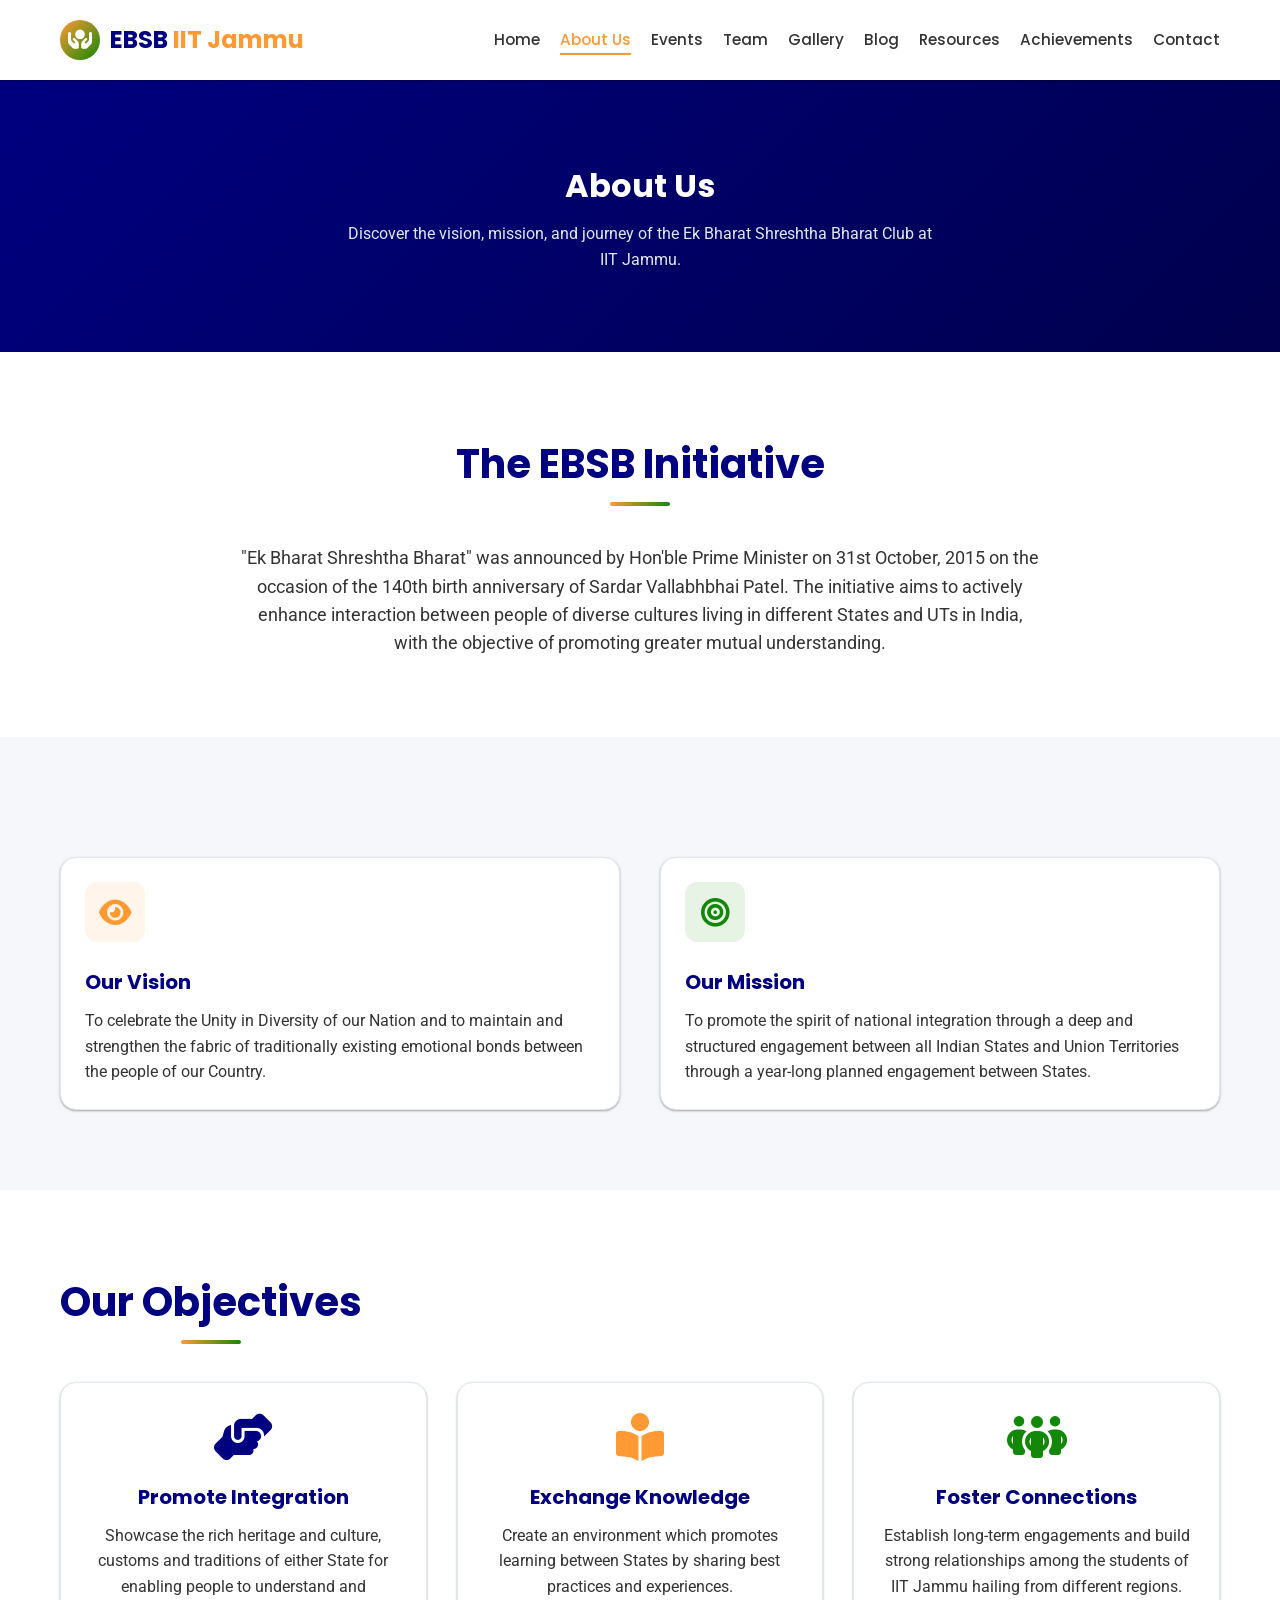
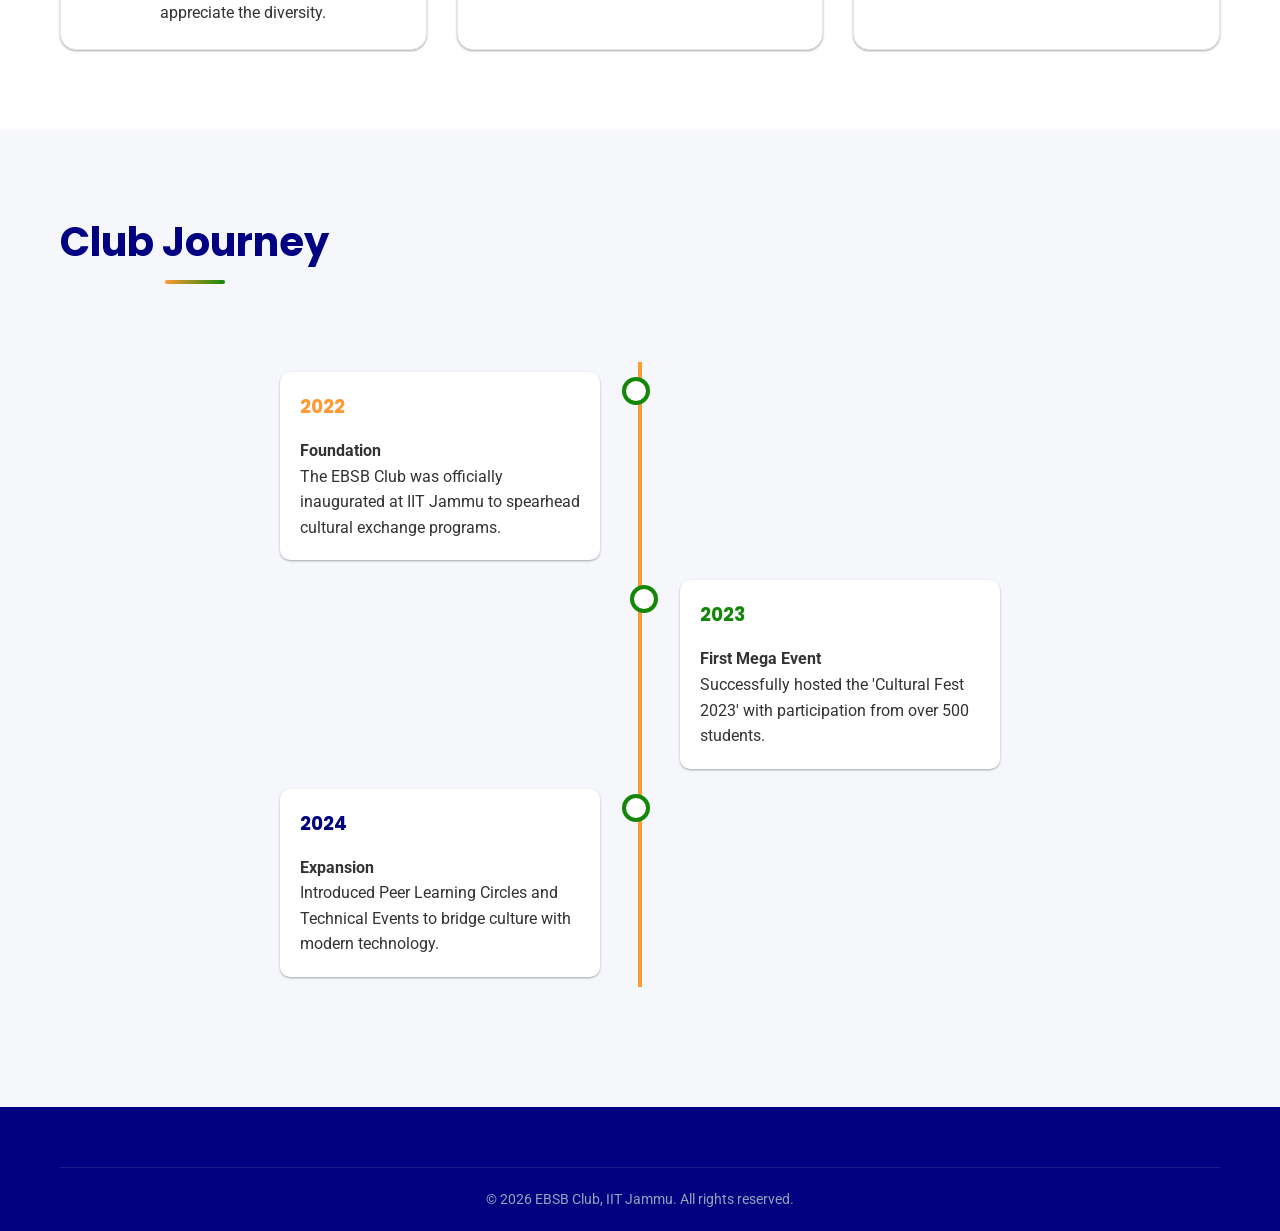
==== about.html @ 1b46a6da "Initial commit" ====
<!DOCTYPE html>
<html lang="en">
<head>
  <meta charset="UTF-8">
  <meta name="viewport" content="width=device-width, initial-scale=1.0">
  <title>About Us | EBSB Club</title>
  <link rel="stylesheet" href="css/style.css">
  <link rel="stylesheet" href="css/animations.css">
  <link rel="stylesheet" href="https://cdnjs.cloudflare.com/ajax/libs/font-awesome/6.4.0/css/all.min.css">
  <style>
    .vision-mission-grid {
      display: grid;
      grid-template-columns: 1fr 1fr;
      gap: 40px;
      margin-top: 40px;
    }
    @media(max-width: 768px) {
      .vision-mission-grid {
        grid-template-columns: 1fr;
      }
    }
    .timeline {
      position: relative;
      max-width: 800px;
      margin: 40px auto;
    }
    .timeline::after {
      content: '';
      position: absolute;
      width: 4px;
      background-color: var(--saffron);
      top: 0;
      bottom: 0;
      left: 50%;
      margin-left: -2px;
    }
    .timeline-item {
      padding: 10px 40px;
      position: relative;
      background-color: inherit;
      width: 50%;
    }
    .timeline-item::after {
      content: '';
      position: absolute;
      width: 20px;
      height: 20px;
      right: -10px;
      background-color: var(--white);
      border: 4px solid var(--green);
      top: 15px;
      border-radius: 50%;
      z-index: 1;
    }
    .left { left: 0; }
    .right { left: 50%; }
    .right::after { left: -10px; }
    .timeline-content {
      padding: 20px;
      background-color: var(--white);
      border-radius: 10px;
      box-shadow: var(--shadow-sm);
    }
    @media screen and (max-width: 600px) {
      .timeline::after { left: 31px; }
      .timeline-item { width: 100%; padding-left: 70px; padding-right: 25px; }
      .left::after, .right::after { left: 21px; }
      .right { left: 0%; }
    }
  </style>
</head>
<body>
  <div class="page-transition"></div>

  <!-- Navigation -->
  <nav class="navbar">
    <div class="container">
      <a href="index.html" class="logo">
        <div class="logo-icon">
          <i class="fa-solid fa-hands-holding-circle"></i>
        </div>
        <span>EBSB <span style="color: var(--saffron);">IIT Jammu</span></span>
      </a>
      
      <button class="mobile-menu-btn" aria-label="Toggle Menu">
        <i class="fa-solid fa-bars"></i>
      </button>

      <ul class="nav-links">
        <li><a href="index.html">Home</a></li>
        <li><a href="about.html" class="active">About Us</a></li>
        <li><a href="events.html">Events</a></li>
        <li><a href="team.html">Team</a></li>
        <li><a href="gallery.html">Gallery</a></li>
        <li><a href="blog.html">Blog</a></li>
        <li><a href="resources.html">Resources</a></li>
        <li><a href="achievements.html">Achievements</a></li>
        <li><a href="contact.html">Contact</a></li>
      </ul>
    </div>
  </nav>

  <!-- Page Header -->
  <header class="page-header slide-in-left">
    <div class="container">
      <h1>About Us</h1>
      <p>Discover the vision, mission, and journey of the Ek Bharat Shreshtha Bharat Club at IIT Jammu.</p>
    </div>
  </header>

  <!-- About Initiative -->
  <section class="bg-white">
    <div class="container text-center">
      <h2 class="section-title slide-up">The EBSB Initiative</h2>
      <p class="slide-up delay-100" style="max-width: 800px; margin: 0 auto; font-size: 1.1rem;">
        "Ek Bharat Shreshtha Bharat" was announced by Hon'ble Prime Minister on 31st October, 2015 on the occasion of the 140th birth anniversary of Sardar Vallabhbhai Patel. The initiative aims to actively enhance interaction between people of diverse cultures living in different States and UTs in India, with the objective of promoting greater mutual understanding.
      </p>
    </div>
  </section>

  <!-- Vision & Mission -->
  <section>
    <div class="container">
      <div class="vision-mission-grid">
        <div class="card slide-up delay-100">
          <div class="card-icon" style="background: rgba(255,153,51,0.1); color: var(--saffron);"><i class="fa-solid fa-eye"></i></div>
          <div class="card-content">
            <h3 class="card-title">Our Vision</h3>
            <p>To celebrate the Unity in Diversity of our Nation and to maintain and strengthen the fabric of traditionally existing emotional bonds between the people of our Country.</p>
          </div>
        </div>
        
        <div class="card slide-up delay-200">
          <div class="card-icon" style="background: rgba(19,136,8,0.1); color: var(--green);"><i class="fa-solid fa-bullseye"></i></div>
          <div class="card-content">
            <h3 class="card-title">Our Mission</h3>
            <p>To promote the spirit of national integration through a deep and structured engagement between all Indian States and Union Territories through a year-long planned engagement between States.</p>
          </div>
        </div>
      </div>
    </div>
  </section>

  <!-- Objectives -->
  <section class="bg-white">
    <div class="container">
      <h2 class="section-title text-center slide-up">Our Objectives</h2>
      <div class="grid grid-3">
        <div class="card slide-up delay-100" style="text-align: center; align-items: center; padding-top: 30px;">
          <i class="fa-solid fa-handshake-angle fa-3x" style="color: var(--navy-blue); margin-bottom: 20px;"></i>
          <div class="card-content">
            <h3 class="card-title">Promote Integration</h3>
            <p>Showcase the rich heritage and culture, customs and traditions of either State for enabling people to understand and appreciate the diversity.</p>
          </div>
        </div>
        <div class="card slide-up delay-200" style="text-align: center; align-items: center; padding-top: 30px;">
          <i class="fa-solid fa-book-open-reader fa-3x" style="color: var(--saffron); margin-bottom: 20px;"></i>
          <div class="card-content">
            <h3 class="card-title">Exchange Knowledge</h3>
            <p>Create an environment which promotes learning between States by sharing best practices and experiences.</p>
          </div>
        </div>
        <div class="card slide-up delay-300" style="text-align: center; align-items: center; padding-top: 30px;">
          <i class="fa-solid fa-people-group fa-3x" style="color: var(--green); margin-bottom: 20px;"></i>
          <div class="card-content">
            <h3 class="card-title">Foster Connections</h3>
            <p>Establish long-term engagements and build strong relationships among the students of IIT Jammu hailing from different regions.</p>
          </div>
        </div>
      </div>
    </div>
  </section>

  <!-- History Timeline -->
  <section>
    <div class="container">
      <h2 class="section-title text-center slide-up">Club Journey</h2>
      <div class="timeline slide-up delay-100">
        <div class="timeline-item left">
          <div class="timeline-content">
            <h3 style="color: var(--saffron);">2022</h3>
            <p><strong>Foundation</strong><br>The EBSB Club was officially inaugurated at IIT Jammu to spearhead cultural exchange programs.</p>
          </div>
        </div>
        <div class="timeline-item right">
          <div class="timeline-content">
            <h3 style="color: var(--green);">2023</h3>
            <p><strong>First Mega Event</strong><br>Successfully hosted the 'Cultural Fest 2023' with participation from over 500 students.</p>
          </div>
        </div>
        <div class="timeline-item left">
          <div class="timeline-content">
            <h3 style="color: var(--navy-blue);">2024</h3>
            <p><strong>Expansion</strong><br>Introduced Peer Learning Circles and Technical Events to bridge culture with modern technology.</p>
          </div>
        </div>
      </div>
    </div>
  </section>

  <!-- Footer -->
  <footer class="footer">
    <!-- (Footer content reused) -->
    <div class="container">
      <div class="footer-bottom">
        <p>&copy; 2026 EBSB Club, IIT Jammu. All rights reserved.</p>
      </div>
    </div>
  </footer>

  <script src="js/main.js"></script>
</body>
</html>
---- css/style.css ----
@import url('https://fonts.googleapis.com/css2?family=Poppins:wght@300;400;500;600;700&family=Roboto:wght@300;400;500;700&display=swap');

:root {
  /* Color Palette */
  --saffron: #FF9933;
  --white: #FFFFFF;
  --green: #138808;
  --navy-blue: #000080;
  
  --dark-gray: #333333;
  --light-gray: #F5F7FA;
  --border-color: #E2E8F0;

  /* Typography */
  --font-heading: 'Poppins', sans-serif;
  --font-body: 'Roboto', sans-serif;

  /* Layout */
  --max-width: 1200px;
  --nav-height: 80px;
  
  /* Shadows */
  --shadow-sm: 0 1px 3px rgba(0,0,0,0.12), 0 1px 2px rgba(0,0,0,0.24);
  --shadow-md: 0 4px 6px rgba(0,0,0,0.1), 0 1px 3px rgba(0,0,0,0.08);
  --shadow-lg: 0 10px 20px rgba(0,0,0,0.15), 0 3px 6px rgba(0,0,0,0.10);
  
  /* Transitions */
  --transition-fast: 0.2s ease;
  --transition-normal: 0.3s ease;
}

* {
  margin: 0;
  padding: 0;
  box-sizing: border-box;
}

body {
  font-family: var(--font-body);
  color: var(--dark-gray);
  background-color: var(--light-gray);
  line-height: 1.6;
}

h1, h2, h3, h4, h5, h6 {
  font-family: var(--font-heading);
  color: var(--navy-blue);
  margin-bottom: 1rem;
}

a {
  text-decoration: none;
  color: inherit;
  transition: color var(--transition-fast);
}

ul {
  list-style: none;
}

.container {
  max-width: var(--max-width);
  margin: 0 auto;
  padding: 0 20px;
}

/* Typography Utilities */
.text-center { text-align: center; }
.section-title {
  font-size: 2.5rem;
  font-weight: 700;
  position: relative;
  display: inline-block;
  margin-bottom: 3rem;
}
.section-title::after {
  content: '';
  position: absolute;
  left: 50%;
  bottom: -10px;
  transform: translateX(-50%);
  width: 60px;
  height: 4px;
  background: linear-gradient(to right, var(--saffron), var(--green));
  border-radius: 2px;
}

/* Buttons */
.btn {
  display: inline-block;
  padding: 10px 24px;
  border-radius: 30px;
  font-family: var(--font-heading);
  font-weight: 500;
  cursor: pointer;
  transition: all var(--transition-normal);
  border: none;
  font-size: 1rem;
}

.btn-primary {
  background-color: var(--saffron);
  color: var(--white);
  box-shadow: var(--shadow-md);
}

.btn-primary:hover {
  background-color: #e68a2e;
  transform: translateY(-2px);
  box-shadow: var(--shadow-lg);
}

.btn-outline {
  background-color: transparent;
  border: 2px solid var(--navy-blue);
  color: var(--navy-blue);
}

.btn-outline:hover {
  background-color: var(--navy-blue);
  color: var(--white);
}

/* Navbar */
.navbar {
  background-color: var(--white);
  height: var(--nav-height);
  box-shadow: var(--shadow-sm);
  position: sticky;
  top: 0;
  z-index: 1000;
  display: flex;
  align-items: center;
}

.navbar .container {
  display: flex;
  justify-content: space-between;
  align-items: center;
  width: 100%;
}

.logo {
  display: flex;
  align-items: center;
  gap: 10px;
  font-family: var(--font-heading);
  font-weight: 700;
  font-size: 1.5rem;
  color: var(--navy-blue);
}

.logo-icon {
  width: 40px;
  height: 40px;
  background: linear-gradient(135deg, var(--saffron), var(--green));
  border-radius: 50%;
  display: flex;
  align-items: center;
  justify-content: center;
  color: var(--white);
  font-size: 1.2rem;
}

.nav-links {
  display: flex;
  gap: 20px;
}

.nav-links a {
  font-family: var(--font-heading);
  font-weight: 500;
  font-size: 0.95rem;
  position: relative;
  padding: 5px 0;
}

.nav-links a::after {
  content: '';
  position: absolute;
  bottom: 0;
  left: 0;
  width: 0;
  height: 2px;
  background-color: var(--saffron);
  transition: width var(--transition-normal);
}

.nav-links a:hover::after, .nav-links a.active::after {
  width: 100%;
}

.nav-links a.active {
  color: var(--saffron);
}

.mobile-menu-btn {
  display: none;
  background: none;
  border: none;
  font-size: 1.5rem;
  color: var(--navy-blue);
  cursor: pointer;
}

/* Hero Section */
.hero {
  min-height: calc(100vh - var(--nav-height));
  display: flex;
  align-items: center;
  position: relative;
  overflow: hidden;
  background: linear-gradient(135deg, #fdfbfb 0%, #ebedee 100%);
  padding: 60px 0;
}

.hero::before {
  content: '';
  position: absolute;
  top: -50%;
  right: -20%;
  width: 800px;
  height: 800px;
  background: radial-gradient(circle, rgba(255,153,51,0.1) 0%, rgba(255,255,255,0) 70%);
  border-radius: 50%;
  z-index: 0;
}

.hero::after {
  content: '';
  position: absolute;
  bottom: -40%;
  left: -10%;
  width: 600px;
  height: 600px;
  background: radial-gradient(circle, rgba(19,136,8,0.08) 0%, rgba(255,255,255,0) 70%);
  border-radius: 50%;
  z-index: 0;
}

.hero .container {
  position: relative;
  z-index: 1;
  display: grid;
  grid-template-columns: 1fr 1fr;
  gap: 40px;
  align-items: center;
}

.hero-content h1 {
  font-size: 3.5rem;
  line-height: 1.2;
  margin-bottom: 20px;
}

.hero-content h1 span.highlight {
  color: var(--saffron);
}

.hero-content p {
  font-size: 1.1rem;
  margin-bottom: 30px;
  color: #555;
  max-width: 500px;
}

.hero-image {
  display: flex;
  justify-content: center;
}

.hero-image-placeholder {
  width: 100%;
  max-width: 500px;
  aspect-ratio: 4/3;
  background: white;
  border-radius: 20px;
  box-shadow: var(--shadow-lg);
  display: flex;
  align-items: center;
  justify-content: center;
  color: var(--saffron);
  font-size: 4rem;
  position: relative;
  overflow: hidden;
}

.hero-image-placeholder::after {
  content: '';
  position: absolute;
  inset: 0;
  background: linear-gradient(45deg, transparent, rgba(255,255,255,0.8), transparent);
  animation: shine 3s infinite;
}

@keyframes shine {
  0% { transform: translateX(-100%); }
  100% { transform: translateX(100%); }
}

/* Sections */
section {
  padding: 80px 0;
}

.bg-white {
  background-color: var(--white);
}

/* Card System */
.grid {
  display: grid;
  gap: 30px;
}

.grid-3 {
  grid-template-columns: repeat(auto-fit, minmax(300px, 1fr));
}

.grid-4 {
  grid-template-columns: repeat(auto-fit, minmax(250px, 1fr));
}

.card {
  background: var(--white);
  border-radius: 16px;
  overflow: hidden;
  box-shadow: var(--shadow-sm);
  transition: transform var(--transition-normal), box-shadow var(--transition-normal);
  border: 1px solid var(--border-color);
  display: flex;
  flex-direction: column;
}

.card:hover {
  transform: translateY(-5px);
  box-shadow: var(--shadow-lg);
}

.card-icon {
  width: 60px;
  height: 60px;
  background-color: rgba(255,153,51,0.1);
  color: var(--saffron);
  border-radius: 12px;
  display: flex;
  align-items: center;
  justify-content: center;
  font-size: 1.8rem;
  margin: 24px;
}

.card-content {
  padding: 0 24px 24px 24px;
  flex-grow: 1;
}

.card-title {
  font-size: 1.25rem;
  margin-bottom: 10px;
}

/* Footer */
.footer {
  background-color: var(--navy-blue);
  color: var(--white);
  padding: 60px 0 20px;
}

.footer-grid {
  display: grid;
  grid-template-columns: repeat(auto-fit, minmax(250px, 1fr));
  gap: 40px;
  margin-bottom: 40px;
}

.footer-col h3 {
  color: var(--white);
  font-size: 1.2rem;
  margin-bottom: 20px;
  position: relative;
  padding-bottom: 10px;
}

.footer-col h3::after {
  content: '';
  position: absolute;
  bottom: 0;
  left: 0;
  width: 40px;
  height: 2px;
  background-color: var(--saffron);
}

.footer-col ul li {
  margin-bottom: 10px;
}

.footer-col ul li a {
  color: #CBD5E1;
}

.footer-col ul li a:hover {
  color: var(--saffron);
  padding-left: 5px;
}

.footer-bottom {
  text-align: center;
  padding-top: 20px;
  border-top: 1px solid rgba(255,255,255,0.1);
  font-size: 0.9rem;
  color: #94A3B8;
}

/* Responsive */
@media (max-width: 992px) {
  .hero .container {
    grid-template-columns: 1fr;
    text-align: center;
  }
  .hero-content p {
    margin: 0 auto 30px;
  }
  .section-title {
    font-size: 2rem;
  }
}

@media (max-width: 768px) {
  .nav-links {
    position: absolute;
    top: var(--nav-height);
    left: -100%;
    width: 100%;
    background-color: var(--white);
    flex-direction: column;
    align-items: center;
    padding: 20px 0;
    box-shadow: var(--shadow-md);
    transition: left var(--transition-normal);
  }
  
  .nav-links.active {
    left: 0;
  }
  
  .mobile-menu-btn {
    display: block;
  }
}

/* Page Header */
.page-header {
  background: linear-gradient(135deg, var(--navy-blue), #00004d);
  color: var(--white);
  padding: 80px 0;
  text-align: center;
}

.page-header h1 {
  color: var(--white);
  margin-bottom: 10px;
}

.page-header p {
  color: #e2e8f0;
  max-width: 600px;
  margin: 0 auto;
}
---- css/animations.css ----
/* Animations for page load */
.fade-in {
  animation: fadeIn 0.8s ease forwards;
  opacity: 0;
}

.slide-up {
  animation: slideUp 0.8s ease forwards;
  opacity: 0;
  transform: translateY(30px);
}

.slide-in-left {
  animation: slideInLeft 0.8s ease forwards;
  opacity: 0;
  transform: translateX(-30px);
}

.slide-in-right {
  animation: slideInRight 0.8s ease forwards;
  opacity: 0;
  transform: translateX(30px);
}

/* Stagger delays */
.delay-100 { animation-delay: 0.1s; }
.delay-200 { animation-delay: 0.2s; }
.delay-300 { animation-delay: 0.3s; }
.delay-400 { animation-delay: 0.4s; }
.delay-500 { animation-delay: 0.5s; }

@keyframes fadeIn {
  to { opacity: 1; }
}

@keyframes slideUp {
  to {
    opacity: 1;
    transform: translateY(0);
  }
}

@keyframes slideInLeft {
  to {
    opacity: 1;
    transform: translateX(0);
  }
}

@keyframes slideInRight {
  to {
    opacity: 1;
    transform: translateX(0);
  }
}

/* Page transition overlay */
.page-transition {
  position: fixed;
  inset: 0;
  background-color: var(--white);
  z-index: 9999;
  pointer-events: none;
  animation: fadeOutTransition 0.5s ease forwards;
}

@keyframes fadeOutTransition {
  from { opacity: 1; }
  to { opacity: 0; visibility: hidden; }
}
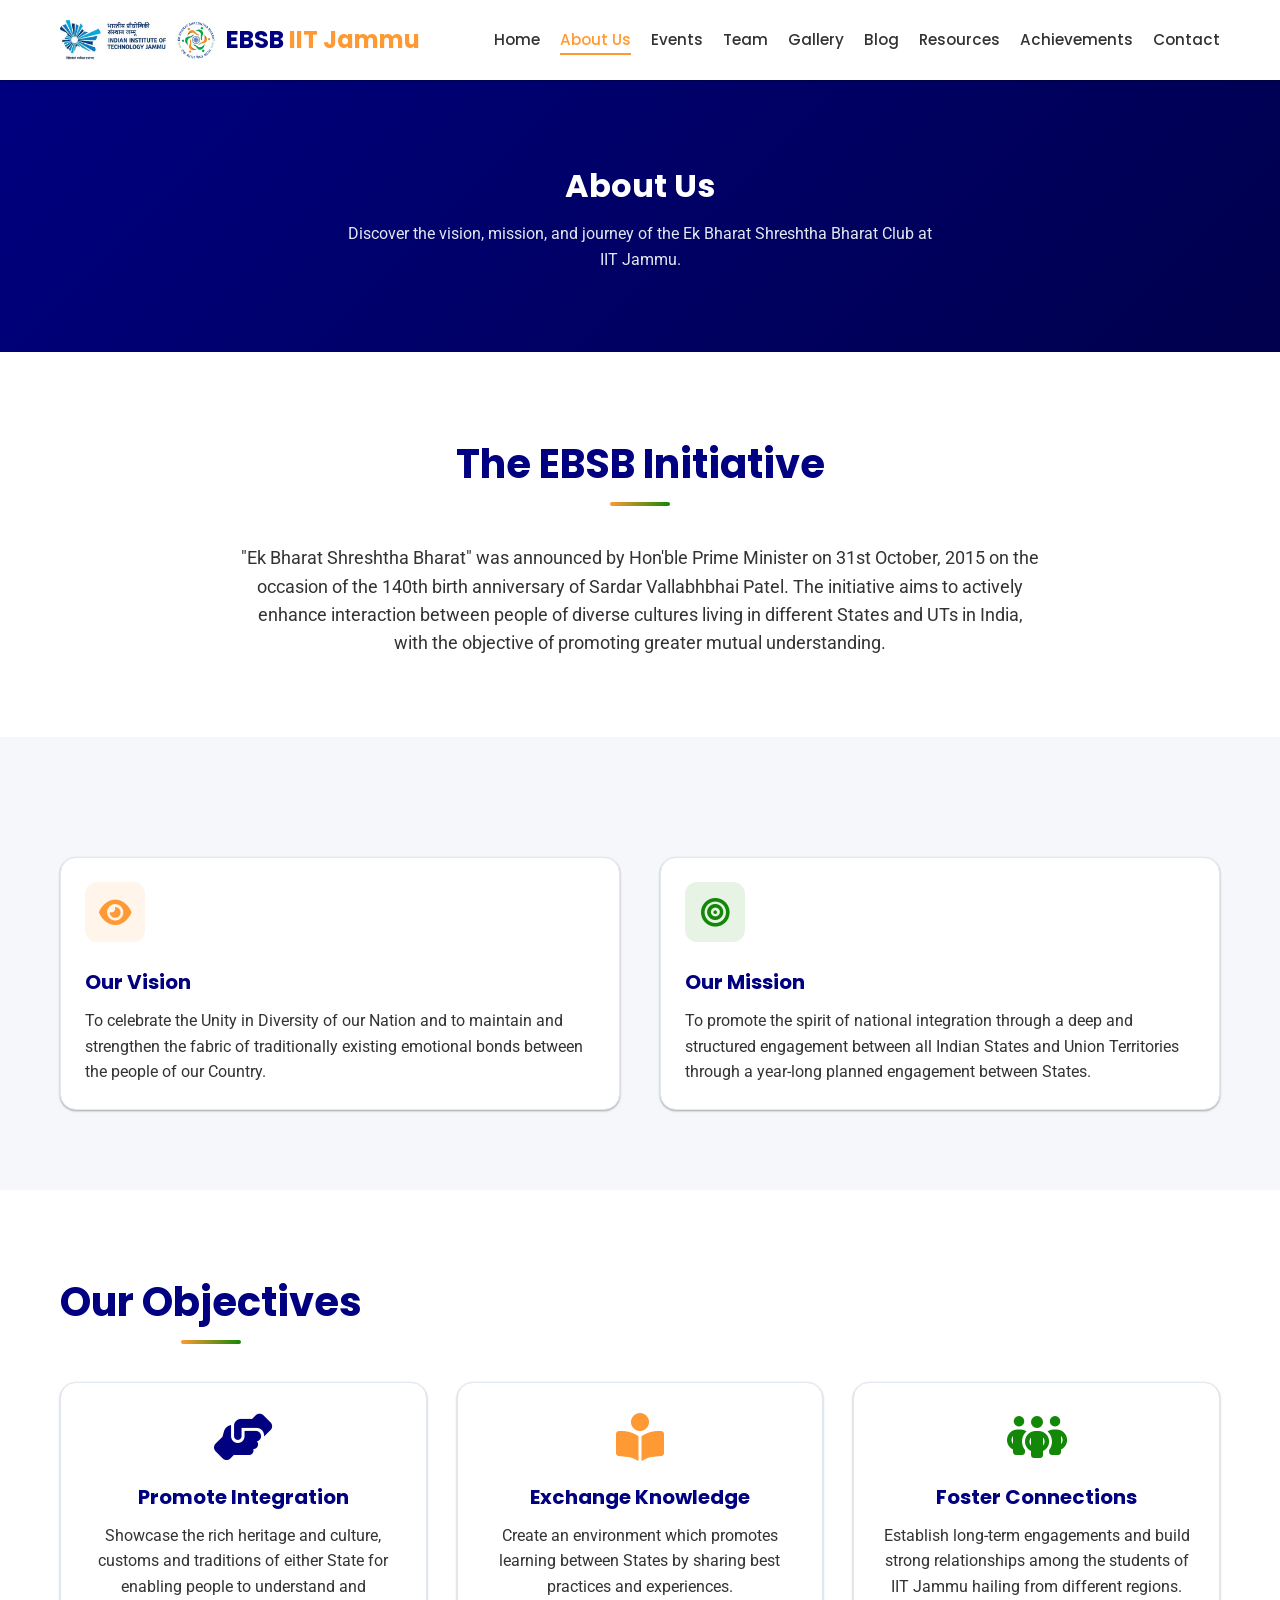
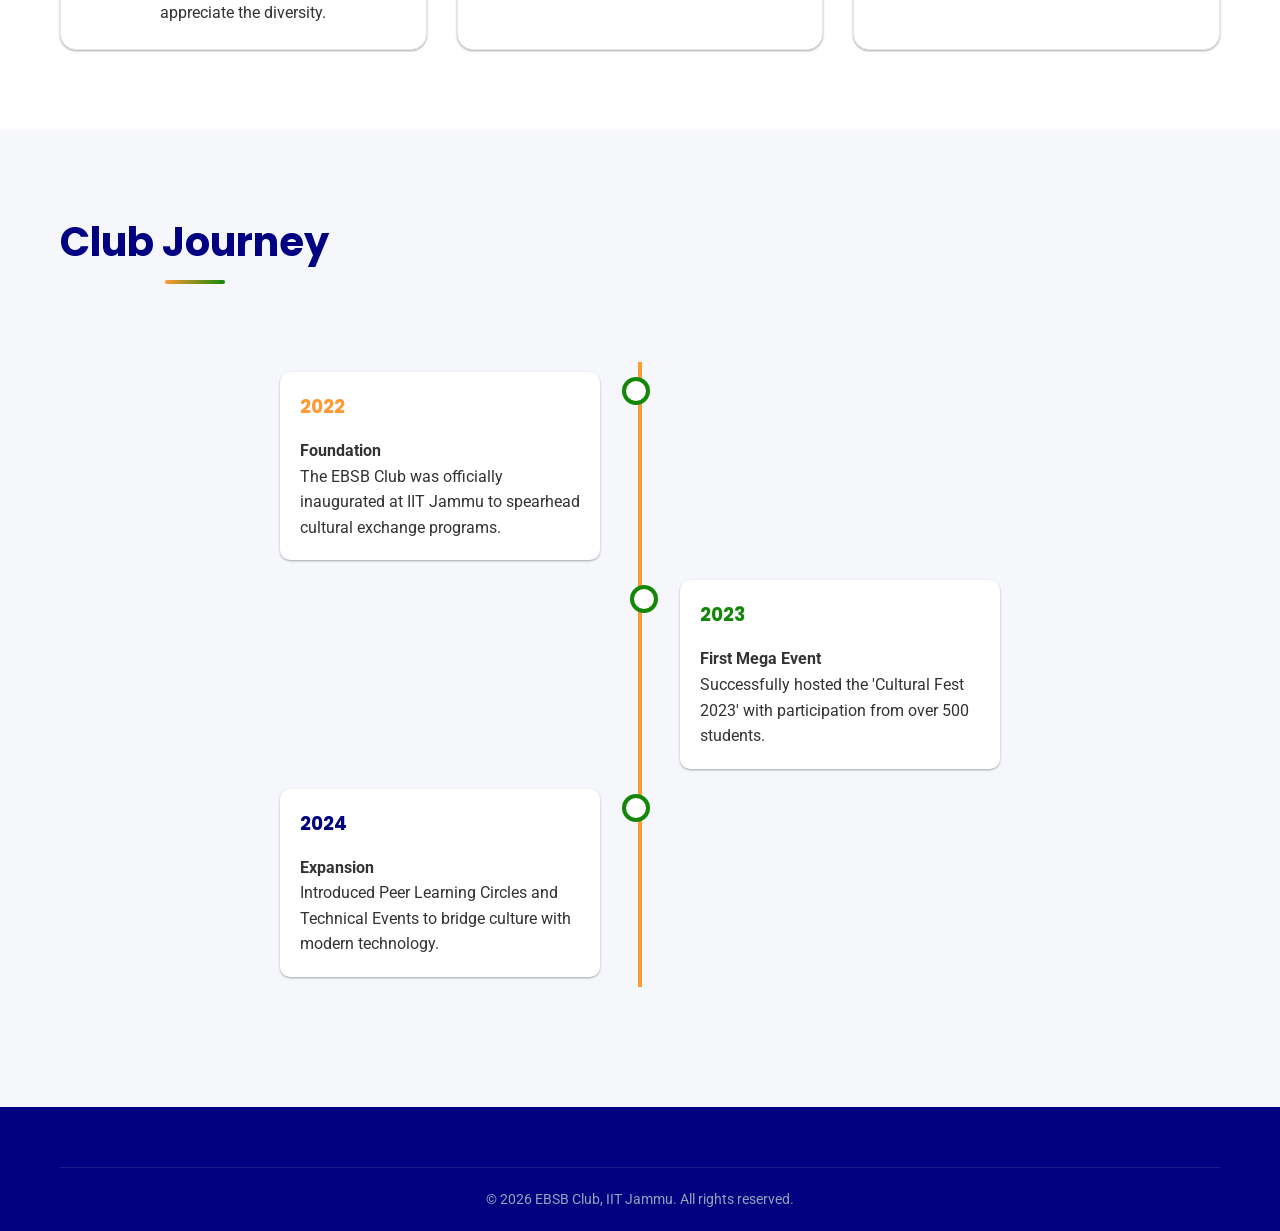
==== commit 4526cbde: "Update events page with content from markdown and add logos" ====
--- a/about.html
+++ b/about.html
@@ -75,10 +75,9 @@
   <!-- Navigation -->
   <nav class="navbar">
     <div class="container">
-      <a href="index.html" class="logo">
-        <div class="logo-icon">
-          <i class="fa-solid fa-hands-holding-circle"></i>
-        </div>
+      <a href="index.html" class="logo" style="display: flex; align-items: center; gap: 10px;">
+        <img src="images/iitj_logo.jpg" alt="IIT Jammu Logo" style="height: 40px; width: auto; border-radius: 4px;">
+        <img src="images/ebsb_logo.jpg" alt="EBSB Logo" style="height: 40px; width: auto; border-radius: 4px;">
         <span>EBSB <span style="color: var(--saffron);">IIT Jammu</span></span>
       </a>
       
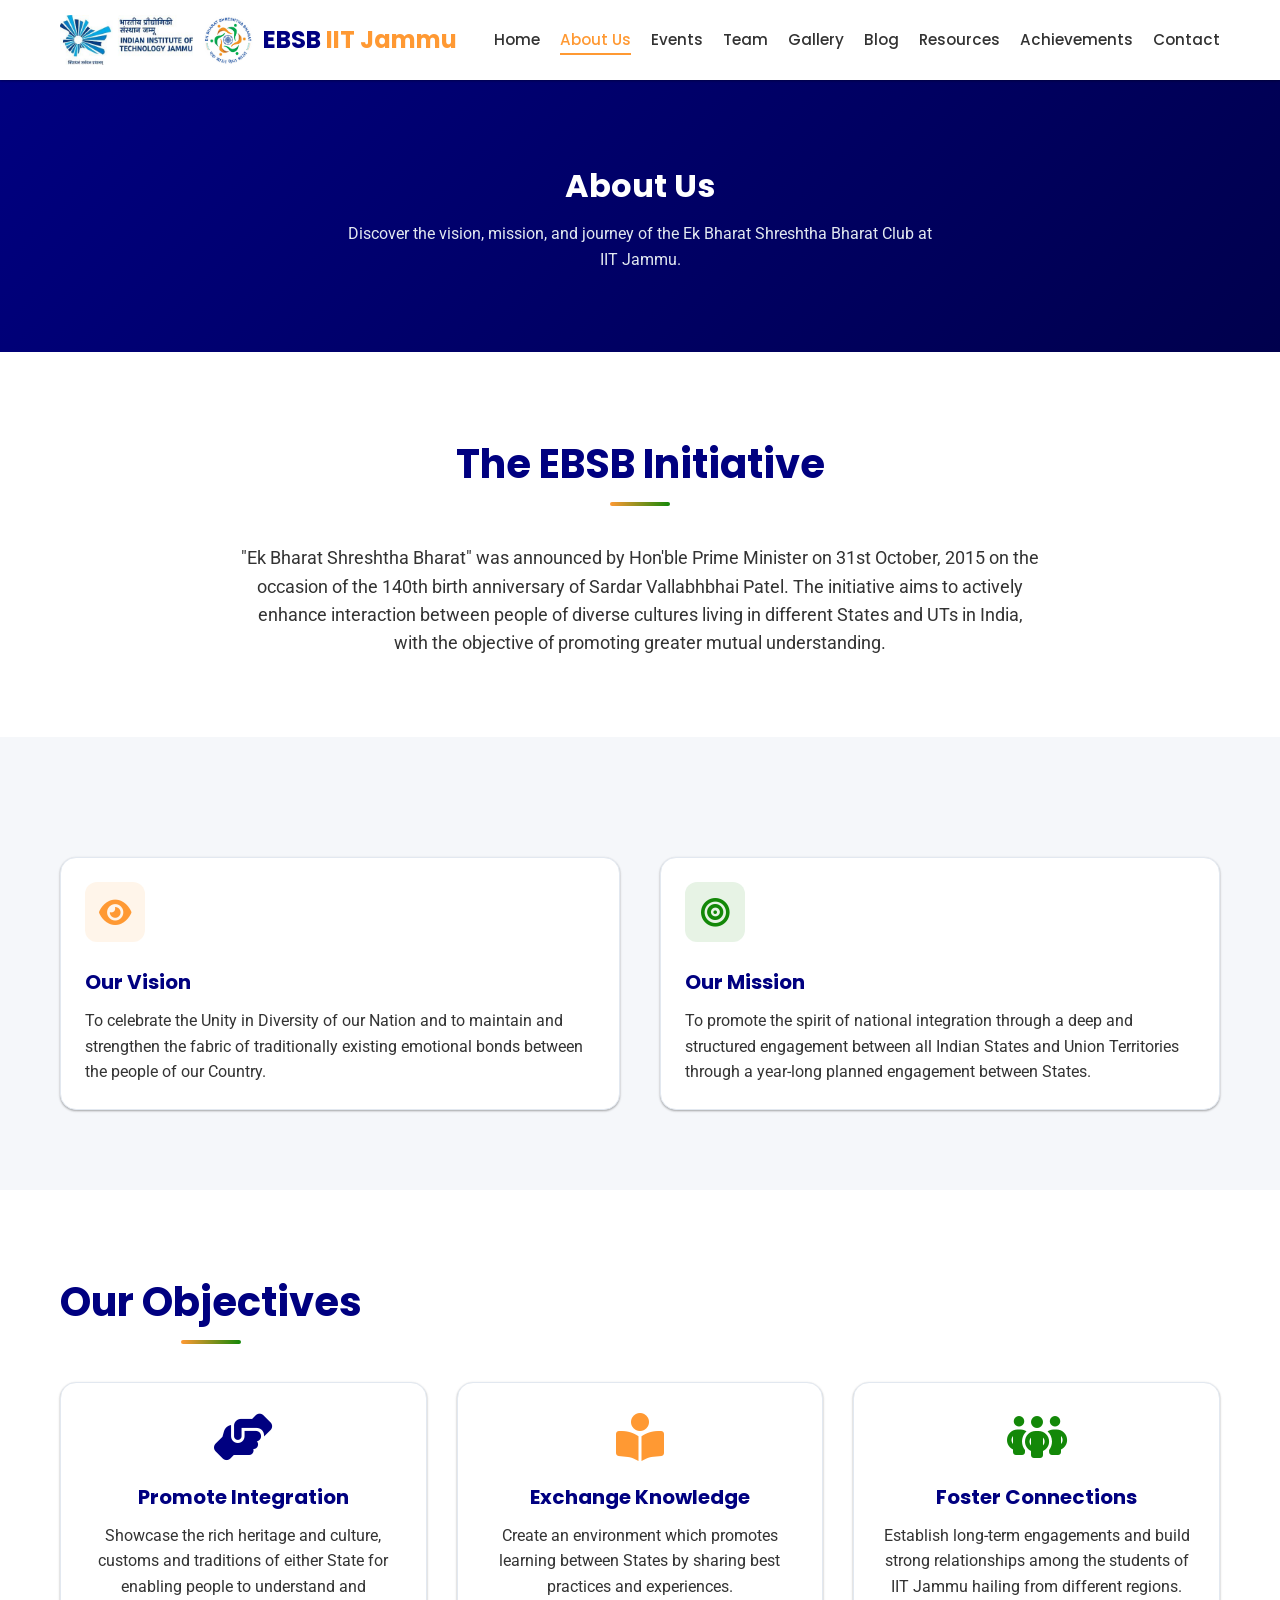
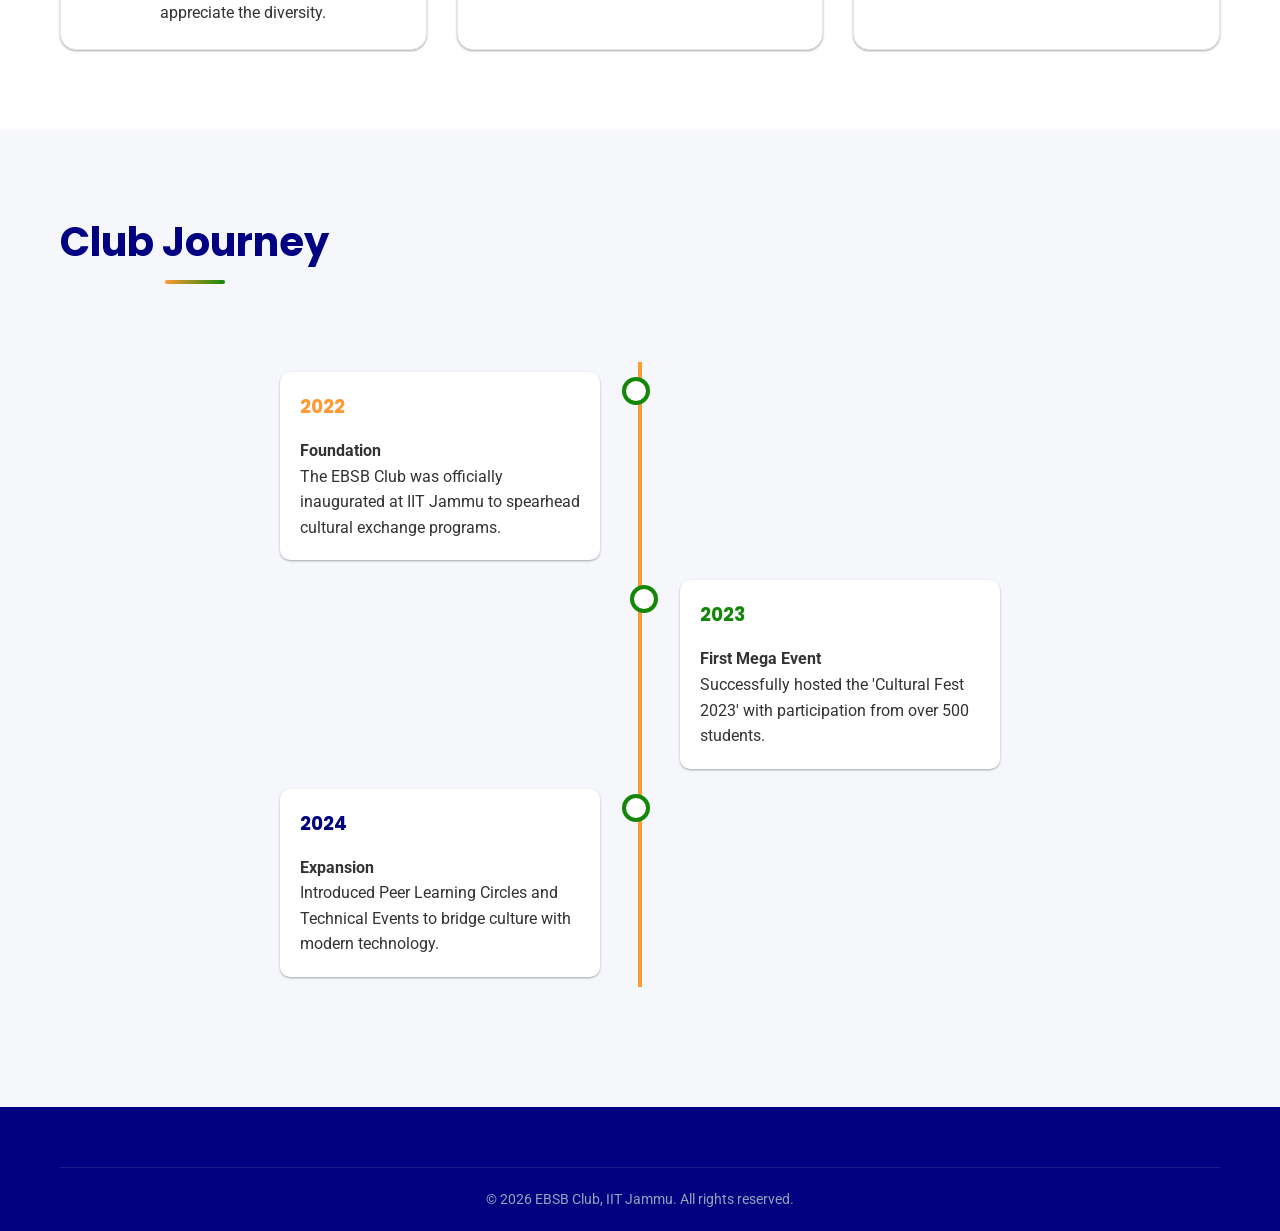
==== commit efde548e: "feat: implement docx parser and add event and team assets to the website" ====
--- a/about.html
+++ b/about.html
@@ -76,8 +76,8 @@
   <nav class="navbar">
     <div class="container">
       <a href="index.html" class="logo" style="display: flex; align-items: center; gap: 10px;">
-        <img src="images/iitj_logo.jpg" alt="IIT Jammu Logo" style="height: 40px; width: auto; border-radius: 4px;">
-        <img src="images/ebsb_logo.jpg" alt="EBSB Logo" style="height: 40px; width: auto; border-radius: 4px;">
+        <img src="img/iit-jammu-logo.jpeg" alt="IIT Jammu Logo" style="height: 50px;">
+        <img src="img/ebsb-logo.jpeg" alt="EBSB Logo" style="height: 50px;">
         <span>EBSB <span style="color: var(--saffron);">IIT Jammu</span></span>
       </a>
       
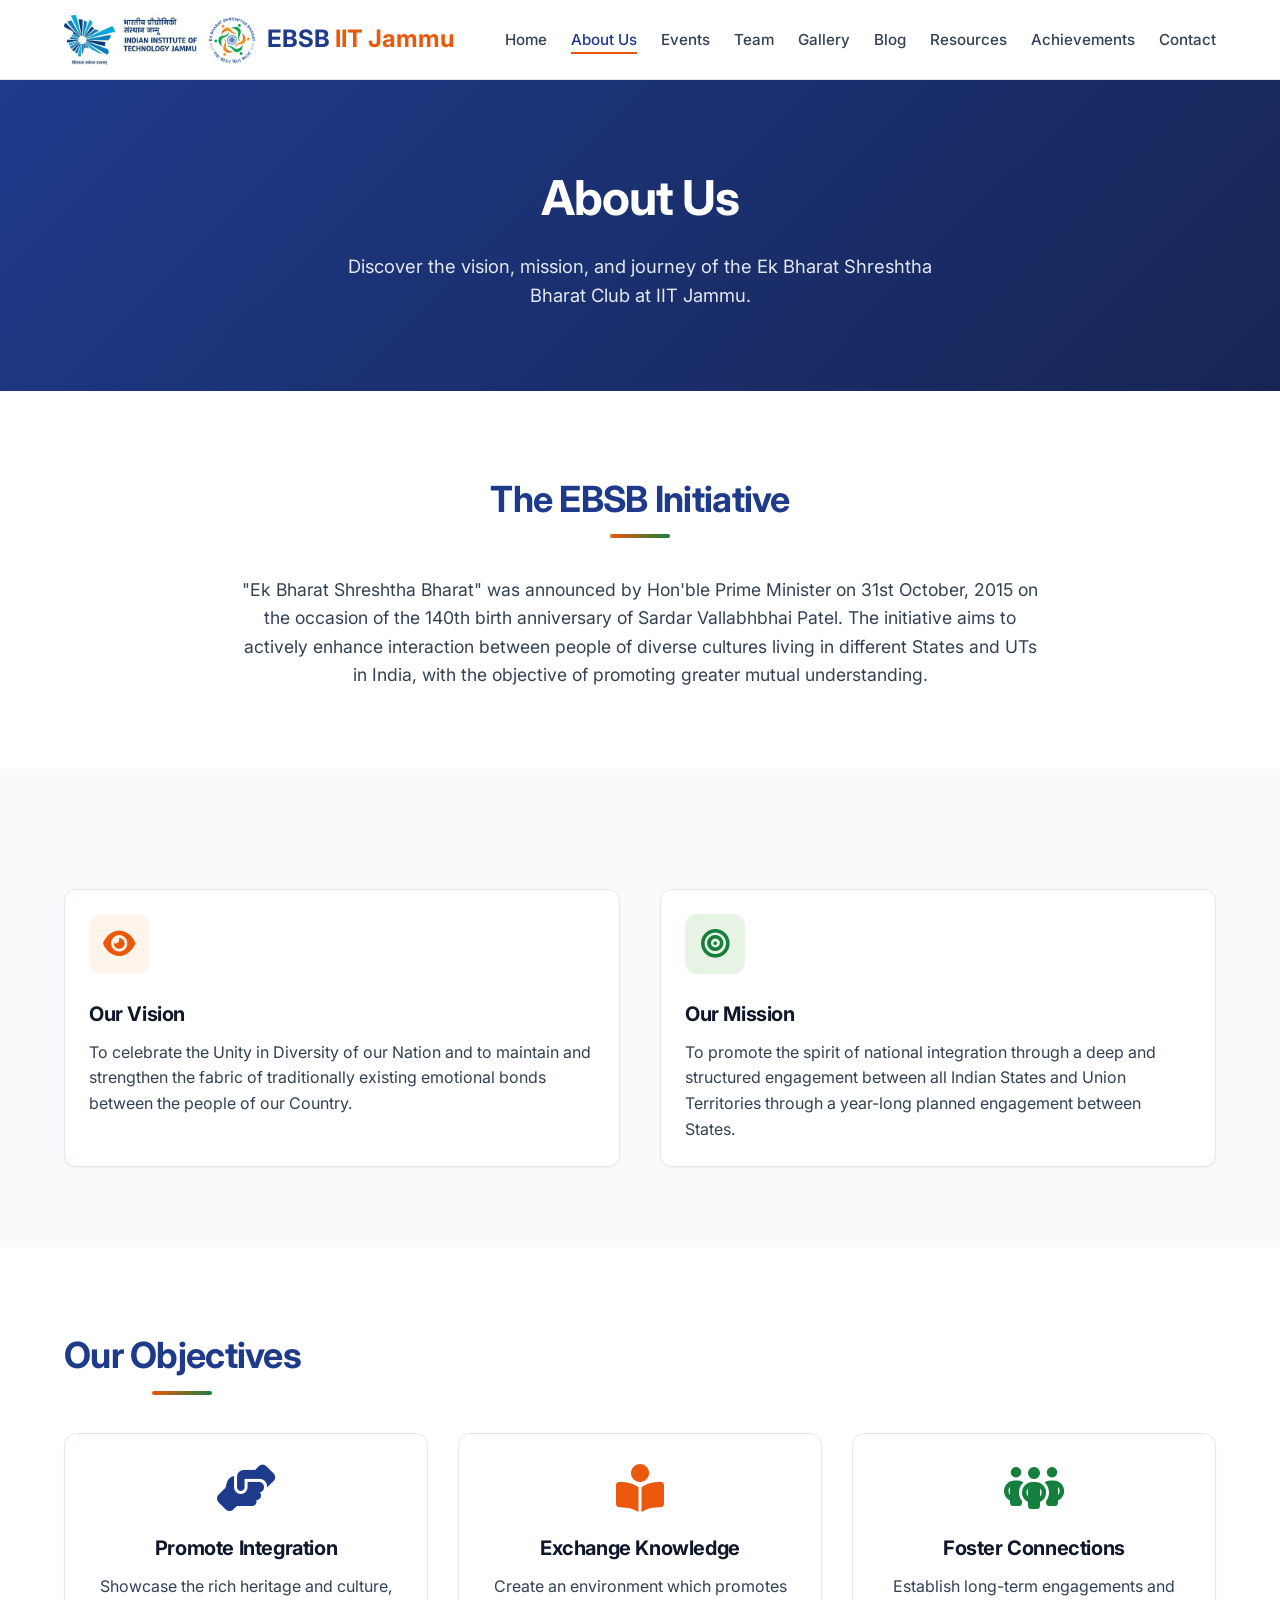
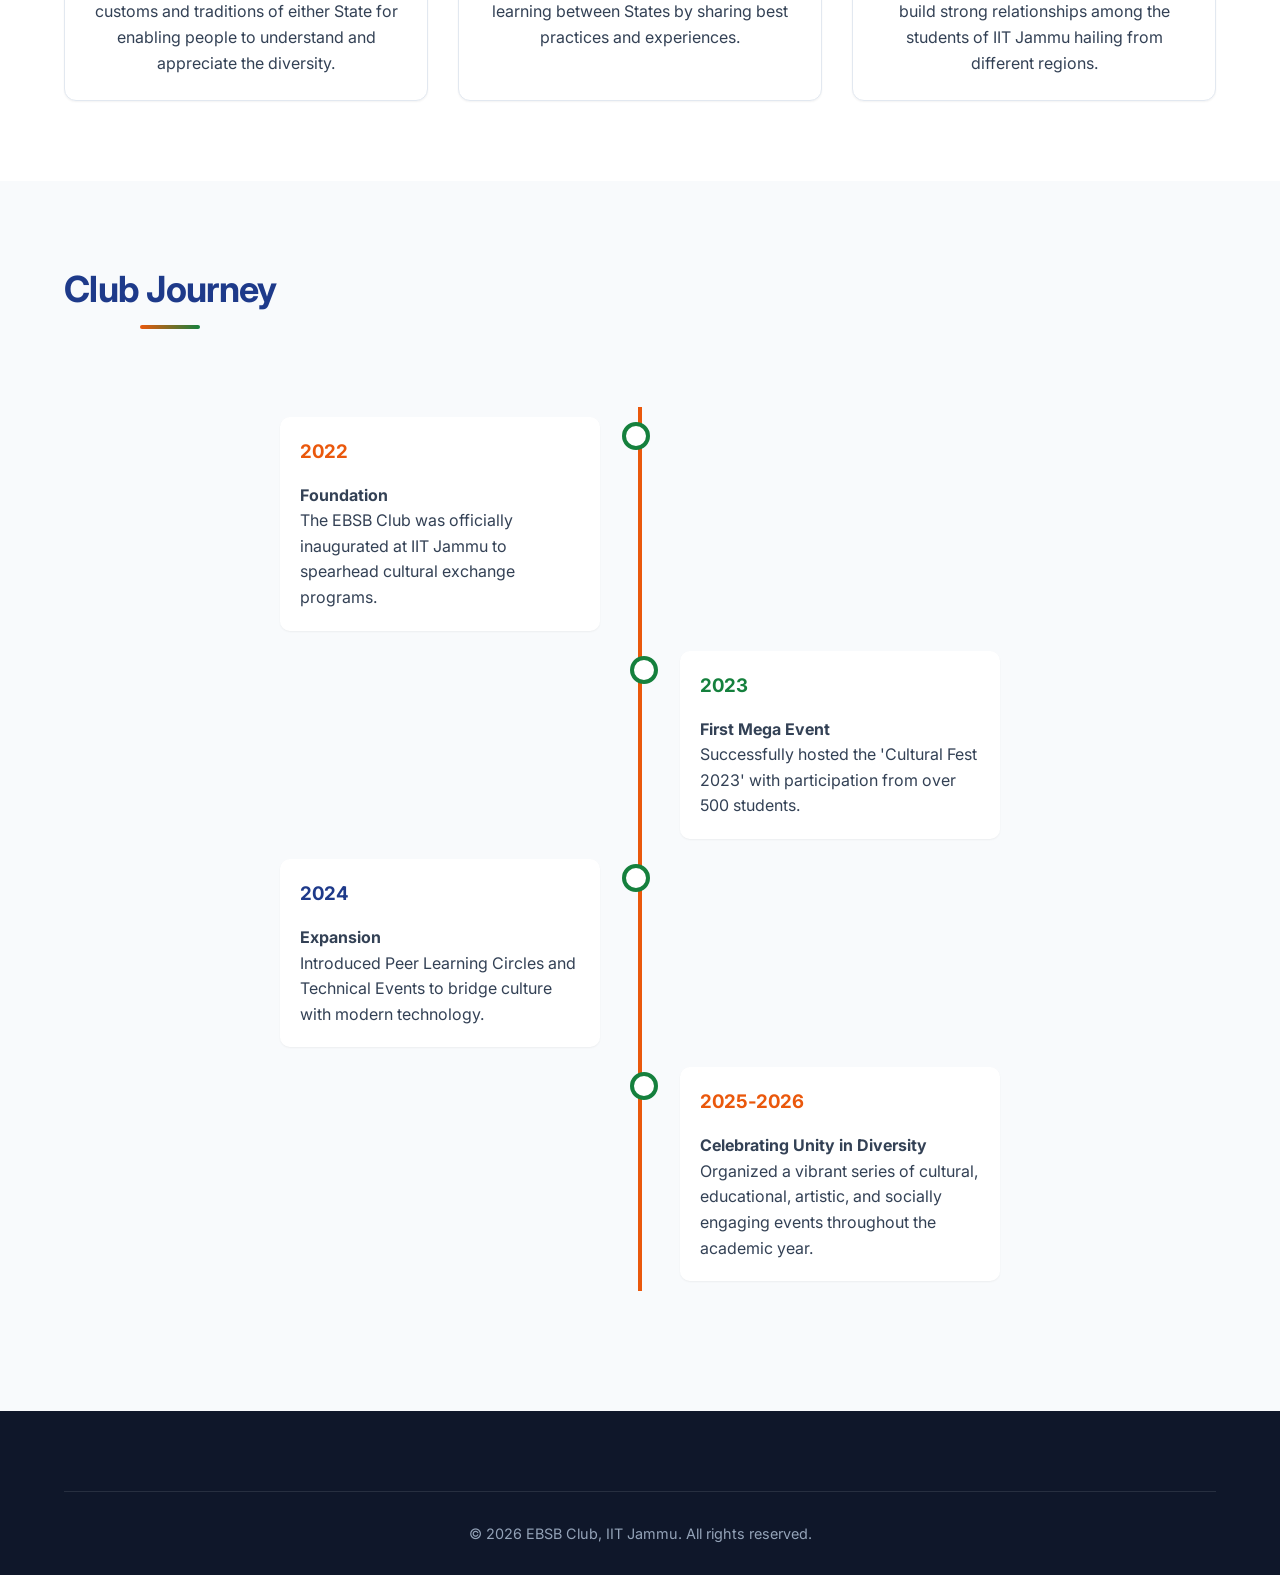
==== commit dfb70778: "Update EBSB website: overhaul UI, add actual event images and team members, fix rendering bugs, add " ====
--- a/about.html
+++ b/about.html
@@ -193,6 +193,12 @@
             <p><strong>Expansion</strong><br>Introduced Peer Learning Circles and Technical Events to bridge culture with modern technology.</p>
           </div>
         </div>
+        <div class="timeline-item right">
+          <div class="timeline-content">
+            <h3 style="color: var(--saffron);">2025-2026</h3>
+            <p><strong>Celebrating Unity in Diversity</strong><br>Organized a vibrant series of cultural, educational, artistic, and socially engaging events throughout the academic year.</p>
+          </div>
+        </div>
       </div>
     </div>
   </section>
--- a/css/style.css
+++ b/css/style.css
@@ -1,28 +1,34 @@
-@import url('https://fonts.googleapis.com/css2?family=Poppins:wght@300;400;500;600;700&family=Roboto:wght@300;400;500;700&display=swap');
+@import url('https://fonts.googleapis.com/css2?family=Inter:wght@300;400;500;600;700&family=Merriweather:ital,wght@0,300;0,400;0,700;1,400&display=swap');
 
 :root {
-  /* Color Palette */
-  --saffron: #FF9933;
-  --white: #FFFFFF;
-  --green: #138808;
-  --navy-blue: #000080;
+  /* Color Palette - Formal & Professional */
+  --saffron: #ea580c; /* Deep orange */
+  --green: #15803d; /* Deep green */
+  --navy-blue: #1e3a8a; /* Deep navy */
   
-  --dark-gray: #333333;
-  --light-gray: #F5F7FA;
-  --border-color: #E2E8F0;
-
+  --bg-main: #f8fafc;
+  --bg-card: #ffffff;
+  
+  --text-main: #334155;
+  --text-heading: #0f172a;
+  --text-muted: #64748b;
+  --border-color: #e2e8f0;
+  --white: #ffffff;
+  --light-gray: #f1f5f9;
+  --dark-gray: #334155;
+  
   /* Typography */
-  --font-heading: 'Poppins', sans-serif;
-  --font-body: 'Roboto', sans-serif;
+  --font-heading: 'Inter', sans-serif;
+  --font-body: 'Inter', sans-serif;
 
   /* Layout */
   --max-width: 1200px;
   --nav-height: 80px;
   
   /* Shadows */
-  --shadow-sm: 0 1px 3px rgba(0,0,0,0.12), 0 1px 2px rgba(0,0,0,0.24);
-  --shadow-md: 0 4px 6px rgba(0,0,0,0.1), 0 1px 3px rgba(0,0,0,0.08);
-  --shadow-lg: 0 10px 20px rgba(0,0,0,0.15), 0 3px 6px rgba(0,0,0,0.10);
+  --shadow-sm: 0 1px 2px 0 rgba(0, 0, 0, 0.05);
+  --shadow-md: 0 4px 6px -1px rgba(0, 0, 0, 0.1), 0 2px 4px -1px rgba(0, 0, 0, 0.06);
+  --shadow-lg: 0 10px 15px -3px rgba(0, 0, 0, 0.1), 0 4px 6px -2px rgba(0, 0, 0, 0.05);
   
   /* Transitions */
   --transition-fast: 0.2s ease;
@@ -37,21 +43,23 @@
 
 body {
   font-family: var(--font-body);
-  color: var(--dark-gray);
-  background-color: var(--light-gray);
+  color: var(--text-main);
+  background-color: var(--bg-main);
   line-height: 1.6;
 }
 
 h1, h2, h3, h4, h5, h6 {
   font-family: var(--font-heading);
-  color: var(--navy-blue);
+  color: var(--text-heading);
   margin-bottom: 1rem;
+  font-weight: 700;
+  letter-spacing: -0.02em;
 }
 
 a {
   text-decoration: none;
   color: inherit;
-  transition: color var(--transition-fast);
+  transition: all var(--transition-fast);
 }
 
 ul {
@@ -61,14 +69,15 @@
 .container {
   max-width: var(--max-width);
   margin: 0 auto;
-  padding: 0 20px;
+  padding: 0 24px;
 }
 
 /* Typography Utilities */
 .text-center { text-align: center; }
 .section-title {
-  font-size: 2.5rem;
+  font-size: 2.25rem;
   font-weight: 700;
+  color: var(--navy-blue);
   position: relative;
   display: inline-block;
   margin-bottom: 3rem;
@@ -85,96 +94,95 @@
   border-radius: 2px;
 }
 
+/* Cards */
+.card, .event-card, .team-member, .contact-info-card, .contact-form, .stat-card, .achievement-item, .testimonial-card, .gallery-item {
+  background: var(--bg-card);
+  border: 1px solid var(--border-color);
+  border-radius: 12px;
+  box-shadow: var(--shadow-sm);
+  transition: transform var(--transition-normal), box-shadow var(--transition-normal);
+}
+.card:hover, .event-card:hover, .team-member:hover, .achievement-item:hover {
+  transform: translateY(-4px);
+  box-shadow: var(--shadow-lg);
+}
+
 /* Buttons */
 .btn {
-  display: inline-block;
+  display: inline-flex;
+  align-items: center;
+  justify-content: center;
   padding: 10px 24px;
-  border-radius: 30px;
+  border-radius: 6px;
   font-family: var(--font-heading);
   font-weight: 500;
   cursor: pointer;
   transition: all var(--transition-normal);
-  border: none;
+  border: 1px solid transparent;
   font-size: 1rem;
-}
-
+  gap: 8px;
+}
 .btn-primary {
-  background-color: var(--saffron);
-  color: var(--white);
+  background-color: var(--navy-blue);
+  color: #fff;
   box-shadow: var(--shadow-md);
 }
-
 .btn-primary:hover {
-  background-color: #e68a2e;
+  background-color: #172554;
   transform: translateY(-2px);
-  box-shadow: var(--shadow-lg);
-}
-
+}
 .btn-outline {
   background-color: transparent;
-  border: 2px solid var(--navy-blue);
-  color: var(--navy-blue);
-}
-
+  border-color: var(--navy-blue);
+  color: var(--navy-blue);
+}
 .btn-outline:hover {
-  background-color: var(--navy-blue);
-  color: var(--white);
+  background-color: var(--bg-main);
+  border-color: #172554;
+  color: #172554;
 }
 
 /* Navbar */
 .navbar {
-  background-color: var(--white);
+  background-color: var(--bg-card);
   height: var(--nav-height);
-  box-shadow: var(--shadow-sm);
+  border-bottom: 1px solid var(--border-color);
   position: sticky;
   top: 0;
   z-index: 1000;
   display: flex;
   align-items: center;
 }
-
 .navbar .container {
   display: flex;
   justify-content: space-between;
   align-items: center;
   width: 100%;
 }
-
 .logo {
   display: flex;
   align-items: center;
-  gap: 10px;
+  gap: 12px;
   font-family: var(--font-heading);
   font-weight: 700;
   font-size: 1.5rem;
   color: var(--navy-blue);
 }
-
-.logo-icon {
-  width: 40px;
-  height: 40px;
-  background: linear-gradient(135deg, var(--saffron), var(--green));
-  border-radius: 50%;
-  display: flex;
-  align-items: center;
-  justify-content: center;
-  color: var(--white);
-  font-size: 1.2rem;
-}
-
+.logo img {
+  border-radius: 4px;
+}
 .nav-links {
   display: flex;
-  gap: 20px;
-}
-
+  gap: 24px;
+}
 .nav-links a {
   font-family: var(--font-heading);
   font-weight: 500;
   font-size: 0.95rem;
-  position: relative;
+  color: var(--text-main);
   padding: 5px 0;
-}
-
+  position: relative;
+}
 .nav-links a::after {
   content: '';
   position: absolute;
@@ -185,15 +193,12 @@
   background-color: var(--saffron);
   transition: width var(--transition-normal);
 }
-
+.nav-links a:hover, .nav-links a.active {
+  color: var(--navy-blue);
+}
 .nav-links a:hover::after, .nav-links a.active::after {
   width: 100%;
 }
-
-.nav-links a.active {
-  color: var(--saffron);
-}
-
 .mobile-menu-btn {
   display: none;
   background: none;
@@ -203,6 +208,256 @@
   cursor: pointer;
 }
 
+/* Sections */
+section {
+  padding: 80px 0;
+}
+.bg-white {
+  background-color: var(--bg-card);
+}
+
+/* Grid System */
+.grid {
+  display: grid;
+  gap: 30px;
+}
+.grid-3 { grid-template-columns: repeat(auto-fit, minmax(300px, 1fr)); }
+.grid-4 { grid-template-columns: repeat(auto-fit, minmax(250px, 1fr)); }
+
+/* Footer */
+.footer {
+  background-color: #0f172a;
+  color: #f8fafc;
+  padding: 80px 0 30px;
+}
+.footer-grid {
+  display: grid;
+  grid-template-columns: repeat(auto-fit, minmax(250px, 1fr));
+  gap: 50px;
+  margin-bottom: 50px;
+}
+.footer-col h3 {
+  font-size: 1.1rem;
+  margin-bottom: 24px;
+  color: #fff;
+  border-bottom: 2px solid var(--saffron);
+  padding-bottom: 10px;
+  display: inline-block;
+}
+.footer-col ul li {
+  margin-bottom: 12px;
+}
+.footer-col ul li a {
+  color: #cbd5e1;
+}
+.footer-col ul li a:hover {
+  color: #fff;
+}
+.footer-bottom {
+  text-align: center;
+  padding-top: 30px;
+  border-top: 1px solid rgba(255,255,255,0.1);
+  color: #94a3b8;
+  font-size: 0.9rem;
+}
+
+/* Page Header */
+.page-header {
+  background: linear-gradient(135deg, var(--navy-blue), #172554);
+  color: #fff;
+  padding: 80px 0;
+  text-align: center;
+}
+.page-header h1 {
+  color: #fff;
+  font-size: 3rem;
+  margin-bottom: 15px;
+}
+.page-header p {
+  color: #e2e8f0;
+  font-size: 1.15rem;
+  max-width: 600px;
+  margin: 0 auto;
+}
+
+/* Specific Component Overrides */
+/* Event Cards */
+.event-card {
+  overflow: hidden;
+  display: flex;
+  flex-direction: column;
+}
+.event-img {
+  width: 100%;
+  height: 220px;
+  background-color: var(--border-color);
+  display: flex;
+  align-items: center;
+  justify-content: center;
+}
+.event-details {
+  padding: 24px;
+}
+.event-meta {
+  display: flex;
+  gap: 15px;
+  font-size: 0.85rem;
+  color: var(--text-muted);
+  margin-bottom: 15px;
+}
+.event-meta i {
+  color: var(--saffron);
+}
+
+/* Team Members */
+.team-member {
+  text-align: center;
+  padding-bottom: 24px;
+}
+.member-img {
+  width: 100%;
+  height: 280px;
+  background-color: var(--border-color);
+  margin-bottom: 20px;
+}
+.member-name {
+  font-size: 1.15rem;
+  margin-bottom: 5px;
+}
+.member-role {
+  color: var(--saffron);
+  font-size: 0.9rem;
+  font-weight: 500;
+  margin-bottom: 15px;
+}
+.member-socials a {
+  display: inline-flex;
+  align-items: center;
+  justify-content: center;
+  width: 36px;
+  height: 36px;
+  border-radius: 50%;
+  background-color: var(--bg-main);
+  color: var(--text-muted);
+  margin: 0 4px;
+}
+.member-socials a:hover {
+  background-color: var(--navy-blue);
+  color: #fff;
+}
+
+/* Category Tabs */
+.category-tabs {
+  display: flex;
+  justify-content: center;
+  flex-wrap: wrap;
+  gap: 10px;
+  margin-bottom: 40px;
+}
+.tab-btn {
+  padding: 8px 20px;
+  border-radius: 4px;
+  background: var(--bg-card);
+  border: 1px solid var(--border-color);
+  color: var(--text-muted);
+  font-weight: 500;
+  cursor: pointer;
+  transition: all var(--transition-fast);
+}
+.tab-btn.active, .tab-btn:hover {
+  background: var(--navy-blue);
+  color: #fff;
+  border-color: var(--navy-blue);
+}
+
+/* Modal UI */
+.modal-overlay {
+  position: fixed;
+  inset: 0;
+  background: rgba(15, 23, 42, 0.7);
+  backdrop-filter: blur(4px);
+  z-index: 2000;
+  display: flex;
+  align-items: center;
+  justify-content: center;
+  opacity: 0;
+  pointer-events: none;
+  transition: opacity 0.3s ease;
+}
+.modal-overlay.active {
+  opacity: 1;
+  pointer-events: all;
+}
+.modal-content {
+  background: var(--bg-card);
+  width: 90%;
+  max-width: 700px;
+  max-height: 90vh;
+  border-radius: 12px;
+  position: relative;
+  transform: translateY(20px);
+  transition: transform 0.3s ease;
+  display: flex;
+  flex-direction: column;
+  box-shadow: var(--shadow-lg);
+  overflow: hidden;
+}
+.modal-overlay.active .modal-content {
+  transform: translateY(0);
+}
+.modal-header {
+  padding: 24px 30px;
+  border-bottom: 1px solid var(--border-color);
+}
+.modal-header h2 {
+  color: var(--navy-blue);
+  margin-bottom: 5px;
+}
+.modal-meta {
+  display: flex;
+  gap: 20px;
+  font-size: 0.9rem;
+  color: var(--text-muted);
+}
+.close-modal {
+  position: absolute;
+  top: 24px;
+  right: 24px;
+  background: var(--bg-main);
+  border: 1px solid var(--border-color);
+  width: 36px;
+  height: 36px;
+  border-radius: 50%;
+  display: flex;
+  align-items: center;
+  justify-content: center;
+  cursor: pointer;
+  color: var(--text-muted);
+  transition: all var(--transition-fast);
+}
+.close-modal:hover {
+  background: #f1f5f9;
+  color: var(--text-heading);
+}
+.modal-image-placeholder {
+  height: 250px;
+  background: var(--border-color);
+}
+.modal-body {
+  padding: 30px;
+  overflow-y: auto;
+  color: var(--text-main);
+}
+.modal-body h3 {
+  margin-top: 1.5rem;
+  margin-bottom: 0.75rem;
+  color: var(--navy-blue);
+}
+.modal-body p {
+  margin-bottom: 1rem;
+}
+
+
 /* Hero Section */
 .hero {
   min-height: calc(100vh - var(--nav-height));
@@ -213,31 +468,6 @@
   background: linear-gradient(135deg, #fdfbfb 0%, #ebedee 100%);
   padding: 60px 0;
 }
-
-.hero::before {
-  content: '';
-  position: absolute;
-  top: -50%;
-  right: -20%;
-  width: 800px;
-  height: 800px;
-  background: radial-gradient(circle, rgba(255,153,51,0.1) 0%, rgba(255,255,255,0) 70%);
-  border-radius: 50%;
-  z-index: 0;
-}
-
-.hero::after {
-  content: '';
-  position: absolute;
-  bottom: -40%;
-  left: -10%;
-  width: 600px;
-  height: 600px;
-  background: radial-gradient(circle, rgba(19,136,8,0.08) 0%, rgba(255,255,255,0) 70%);
-  border-radius: 50%;
-  z-index: 0;
-}
-
 .hero .container {
   position: relative;
   z-index: 1;
@@ -246,34 +476,29 @@
   gap: 40px;
   align-items: center;
 }
-
 .hero-content h1 {
   font-size: 3.5rem;
   line-height: 1.2;
   margin-bottom: 20px;
 }
-
 .hero-content h1 span.highlight {
   color: var(--saffron);
 }
-
 .hero-content p {
   font-size: 1.1rem;
   margin-bottom: 30px;
-  color: #555;
+  color: var(--text-muted);
   max-width: 500px;
 }
-
 .hero-image {
   display: flex;
   justify-content: center;
 }
-
 .hero-image-placeholder {
   width: 100%;
   max-width: 500px;
   aspect-ratio: 4/3;
-  background: white;
+  background: var(--bg-card);
   border-radius: 20px;
   box-shadow: var(--shadow-lg);
   display: flex;
@@ -285,62 +510,34 @@
   overflow: hidden;
 }
 
-.hero-image-placeholder::after {
-  content: '';
+/* Image Slider */
+.hero-slider {
+  width: 100%;
+  max-width: 560px;
+  aspect-ratio: 16/10;
+  border-radius: 16px;
+  overflow: hidden;
+  position: relative;
+  box-shadow: var(--shadow-lg);
+}
+.hero-slider img {
   position: absolute;
   inset: 0;
-  background: linear-gradient(45deg, transparent, rgba(255,255,255,0.8), transparent);
-  animation: shine 3s infinite;
-}
-
-@keyframes shine {
-  0% { transform: translateX(-100%); }
-  100% { transform: translateX(100%); }
-}
-
-/* Sections */
-section {
-  padding: 80px 0;
-}
-
-.bg-white {
-  background-color: var(--white);
-}
-
-/* Card System */
-.grid {
-  display: grid;
-  gap: 30px;
-}
-
-.grid-3 {
-  grid-template-columns: repeat(auto-fit, minmax(300px, 1fr));
-}
-
-.grid-4 {
-  grid-template-columns: repeat(auto-fit, minmax(250px, 1fr));
-}
-
-.card {
-  background: var(--white);
-  border-radius: 16px;
-  overflow: hidden;
-  box-shadow: var(--shadow-sm);
-  transition: transform var(--transition-normal), box-shadow var(--transition-normal);
-  border: 1px solid var(--border-color);
-  display: flex;
-  flex-direction: column;
-}
-
-.card:hover {
-  transform: translateY(-5px);
-  box-shadow: var(--shadow-lg);
-}
-
+  width: 100%;
+  height: 100%;
+  object-fit: cover;
+  opacity: 0;
+  transition: opacity 1s ease;
+}
+.hero-slider img.active {
+  opacity: 1;
+}
+
+/* Card icon */
 .card-icon {
   width: 60px;
   height: 60px;
-  background-color: rgba(255,153,51,0.1);
+  background-color: rgba(234,88,12,0.1);
   color: var(--saffron);
   border-radius: 12px;
   display: flex;
@@ -349,68 +546,17 @@
   font-size: 1.8rem;
   margin: 24px;
 }
-
 .card-content {
   padding: 0 24px 24px 24px;
   flex-grow: 1;
 }
-
 .card-title {
   font-size: 1.25rem;
   margin-bottom: 10px;
 }
-
-/* Footer */
-.footer {
-  background-color: var(--navy-blue);
-  color: var(--white);
-  padding: 60px 0 20px;
-}
-
-.footer-grid {
-  display: grid;
-  grid-template-columns: repeat(auto-fit, minmax(250px, 1fr));
-  gap: 40px;
-  margin-bottom: 40px;
-}
-
-.footer-col h3 {
-  color: var(--white);
-  font-size: 1.2rem;
-  margin-bottom: 20px;
-  position: relative;
-  padding-bottom: 10px;
-}
-
-.footer-col h3::after {
-  content: '';
-  position: absolute;
-  bottom: 0;
-  left: 0;
-  width: 40px;
-  height: 2px;
-  background-color: var(--saffron);
-}
-
-.footer-col ul li {
-  margin-bottom: 10px;
-}
-
-.footer-col ul li a {
-  color: #CBD5E1;
-}
-
-.footer-col ul li a:hover {
-  color: var(--saffron);
-  padding-left: 5px;
-}
-
-.footer-bottom {
-  text-align: center;
-  padding-top: 20px;
-  border-top: 1px solid rgba(255,255,255,0.1);
-  font-size: 0.9rem;
-  color: #94A3B8;
+.card {
+  display: flex;
+  flex-direction: column;
 }
 
 /* Responsive */
@@ -422,49 +568,24 @@
   .hero-content p {
     margin: 0 auto 30px;
   }
-  .section-title {
-    font-size: 2rem;
-  }
-}
-
+  .section-title { font-size: 2rem; }
+}
 @media (max-width: 768px) {
   .nav-links {
     position: absolute;
     top: var(--nav-height);
-    left: -100%;
+    left: 0;
     width: 100%;
-    background-color: var(--white);
+    background: var(--bg-card);
     flex-direction: column;
-    align-items: center;
     padding: 20px 0;
     box-shadow: var(--shadow-md);
-    transition: left var(--transition-normal);
+    display: none;
   }
-  
   .nav-links.active {
-    left: 0;
+    display: flex;
   }
-  
   .mobile-menu-btn {
     display: block;
   }
 }
-
-/* Page Header */
-.page-header {
-  background: linear-gradient(135deg, var(--navy-blue), #00004d);
-  color: var(--white);
-  padding: 80px 0;
-  text-align: center;
-}
-
-.page-header h1 {
-  color: var(--white);
-  margin-bottom: 10px;
-}
-
-.page-header p {
-  color: #e2e8f0;
-  max-width: 600px;
-  margin: 0 auto;
-}
--- a/css/animations.css
+++ b/css/animations.css
@@ -58,7 +58,7 @@
 .page-transition {
   position: fixed;
   inset: 0;
-  background-color: var(--white);
+  background-color: #ffffff;
   z-index: 9999;
   pointer-events: none;
   animation: fadeOutTransition 0.5s ease forwards;
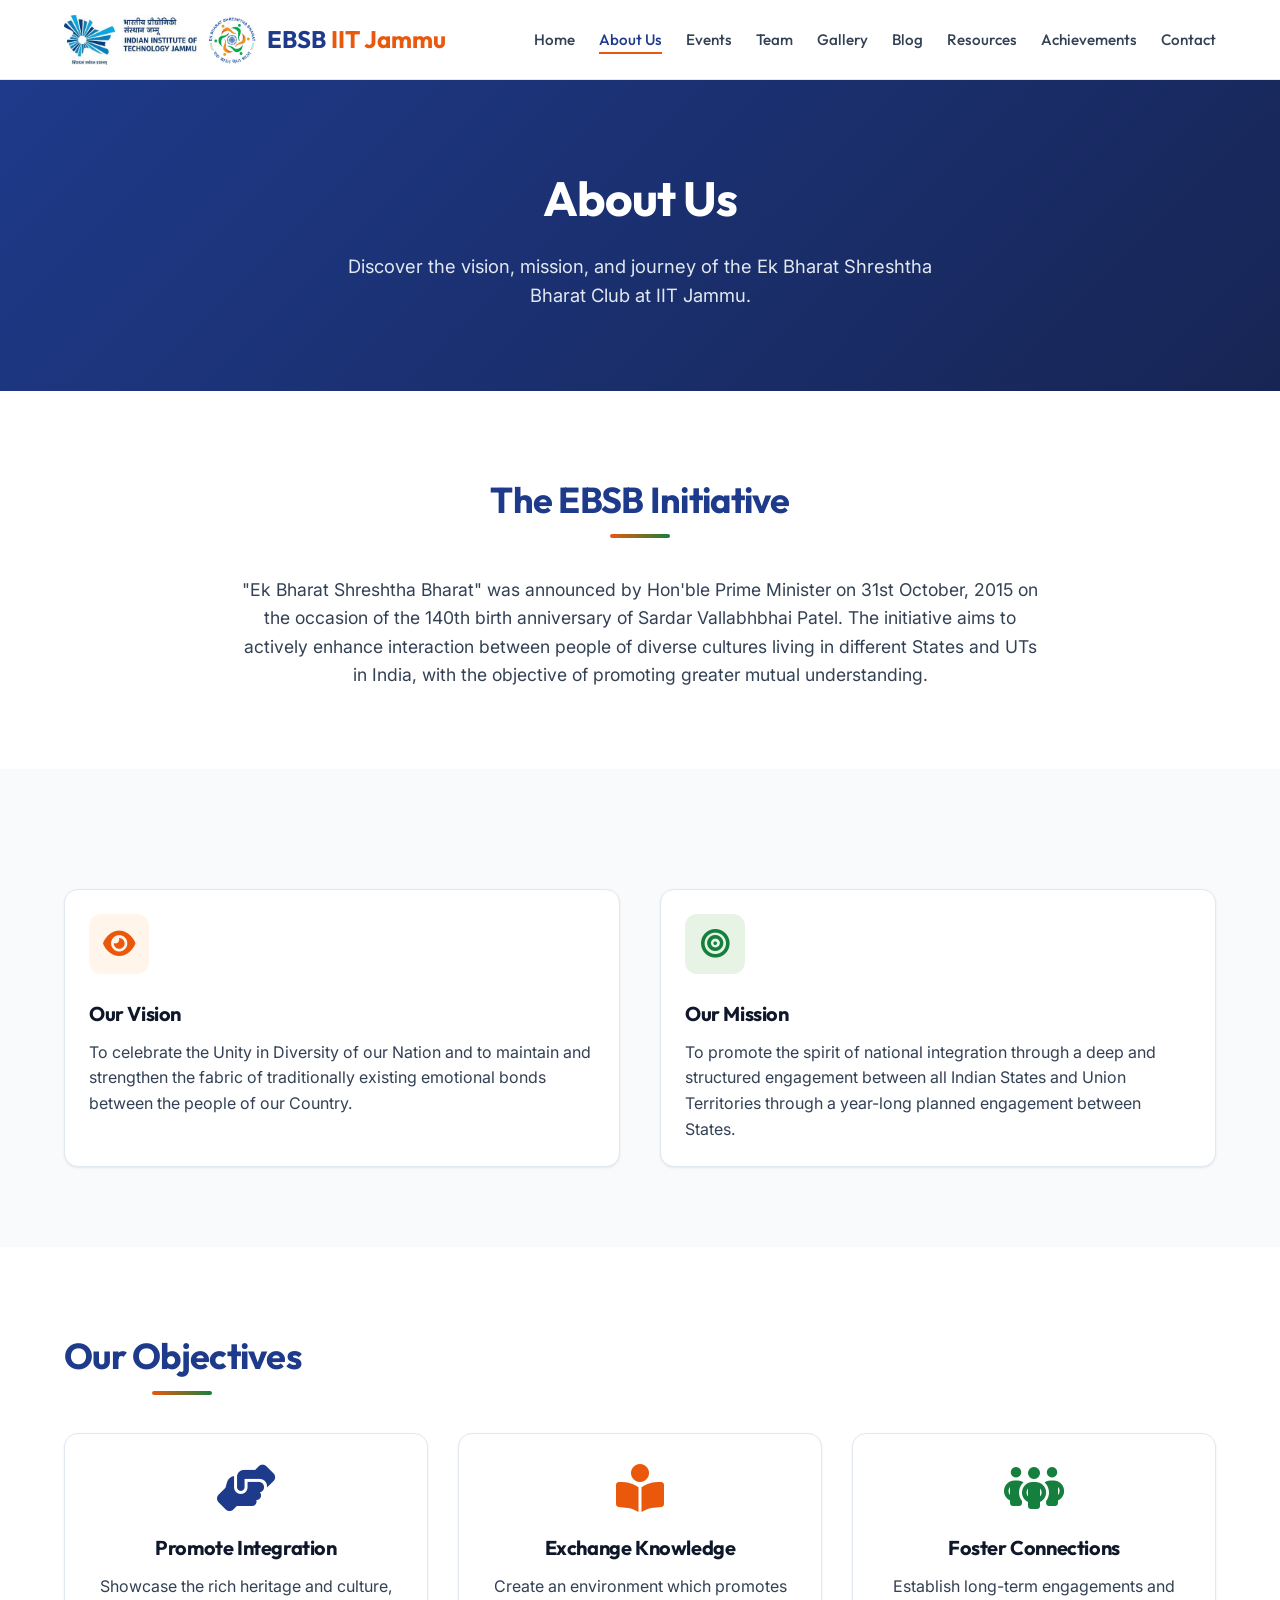
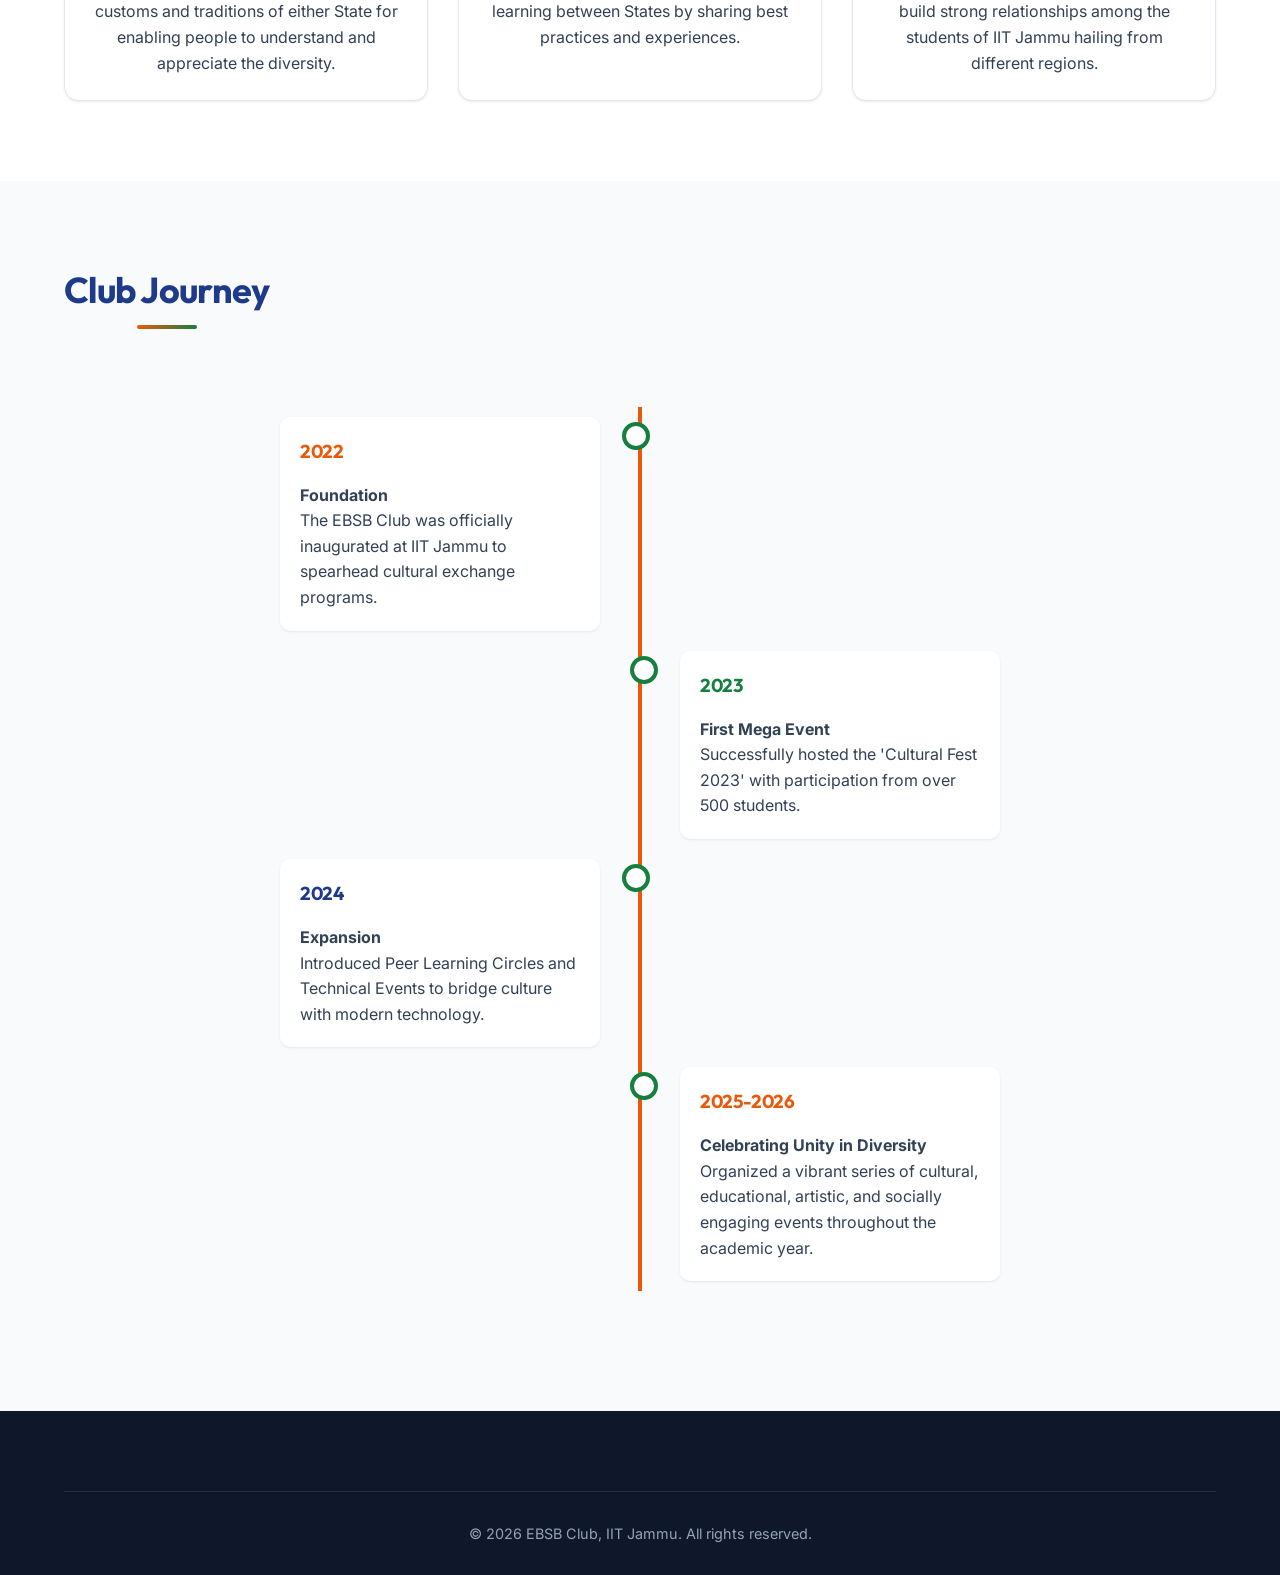
==== commit d49d17dd: "Add favicon (logo) to website top" ====
--- a/about.html
+++ b/about.html
@@ -68,6 +68,7 @@
       .right { left: 0%; }
     }
   </style>
+  <link rel="icon" type="image/jpeg" href="img/ebsb-logo.jpeg">
 </head>
 <body>
   <div class="page-transition"></div>
--- a/css/style.css
+++ b/css/style.css
@@ -1,24 +1,29 @@
-@import url('https://fonts.googleapis.com/css2?family=Inter:wght@300;400;500;600;700&family=Merriweather:ital,wght@0,300;0,400;0,700;1,400&display=swap');
+@import url('https://fonts.googleapis.com/css2?family=Inter:wght@300;400;500;600;700&family=Outfit:wght@300;400;500;600;700;800&display=swap');
 
 :root {
-  /* Color Palette - Formal & Professional */
-  --saffron: #ea580c; /* Deep orange */
-  --green: #15803d; /* Deep green */
-  --navy-blue: #1e3a8a; /* Deep navy */
+  /* Color Palette - Premium & Professional */
+  --saffron: #ea580c;
+  --saffron-light: rgba(234,88,12,0.1);
+  --green: #15803d;
+  --green-light: rgba(21,128,61,0.1);
+  --navy-blue: #1e3a8a;
+  --navy-light: rgba(30,58,138,0.1);
   
   --bg-main: #f8fafc;
   --bg-card: #ffffff;
+  --bg-subtle: #f1f5f9;
   
   --text-main: #334155;
   --text-heading: #0f172a;
   --text-muted: #64748b;
   --border-color: #e2e8f0;
+  --border-strong: #cbd5e1;
   --white: #ffffff;
   --light-gray: #f1f5f9;
   --dark-gray: #334155;
   
   /* Typography */
-  --font-heading: 'Inter', sans-serif;
+  --font-heading: 'Outfit', 'Inter', sans-serif;
   --font-body: 'Inter', sans-serif;
 
   /* Layout */
@@ -26,13 +31,15 @@
   --nav-height: 80px;
   
   /* Shadows */
-  --shadow-sm: 0 1px 2px 0 rgba(0, 0, 0, 0.05);
-  --shadow-md: 0 4px 6px -1px rgba(0, 0, 0, 0.1), 0 2px 4px -1px rgba(0, 0, 0, 0.06);
-  --shadow-lg: 0 10px 15px -3px rgba(0, 0, 0, 0.1), 0 4px 6px -2px rgba(0, 0, 0, 0.05);
+  --shadow-sm: 0 1px 3px 0 rgba(0,0,0,0.07), 0 1px 2px -1px rgba(0,0,0,0.07);
+  --shadow-md: 0 4px 12px -2px rgba(0,0,0,0.1), 0 2px 6px -2px rgba(0,0,0,0.06);
+  --shadow-lg: 0 20px 40px -8px rgba(0,0,0,0.12), 0 8px 16px -4px rgba(0,0,0,0.06);
+  --shadow-colored: 0 8px 24px rgba(30,58,138,0.15);
   
   /* Transitions */
-  --transition-fast: 0.2s ease;
-  --transition-normal: 0.3s ease;
+  --transition-fast: 0.2s cubic-bezier(0.4,0,0.2,1);
+  --transition-normal: 0.3s cubic-bezier(0.4,0,0.2,1);
+  --transition-bounce: 0.4s cubic-bezier(0.175,0.885,0.32,1.275);
 }
 
 * {
@@ -98,12 +105,12 @@
 .card, .event-card, .team-member, .contact-info-card, .contact-form, .stat-card, .achievement-item, .testimonial-card, .gallery-item {
   background: var(--bg-card);
   border: 1px solid var(--border-color);
-  border-radius: 12px;
+  border-radius: 14px;
   box-shadow: var(--shadow-sm);
   transition: transform var(--transition-normal), box-shadow var(--transition-normal);
 }
 .card:hover, .event-card:hover, .team-member:hover, .achievement-item:hover {
-  transform: translateY(-4px);
+  transform: translateY(-6px);
   box-shadow: var(--shadow-lg);
 }
 
@@ -113,23 +120,25 @@
   align-items: center;
   justify-content: center;
   padding: 10px 24px;
-  border-radius: 6px;
+  border-radius: 8px;
   font-family: var(--font-heading);
-  font-weight: 500;
+  font-weight: 600;
   cursor: pointer;
   transition: all var(--transition-normal);
   border: 1px solid transparent;
-  font-size: 1rem;
+  font-size: 0.95rem;
   gap: 8px;
+  letter-spacing: 0.01em;
 }
 .btn-primary {
-  background-color: var(--navy-blue);
-  color: #fff;
-  box-shadow: var(--shadow-md);
+  background: linear-gradient(135deg, var(--navy-blue), #2d4fad);
+  color: #fff;
+  box-shadow: 0 4px 14px rgba(30,58,138,0.3);
 }
 .btn-primary:hover {
-  background-color: #172554;
+  background: linear-gradient(135deg, #172554, #1e3a8a);
   transform: translateY(-2px);
+  box-shadow: 0 6px 20px rgba(30,58,138,0.4);
 }
 .btn-outline {
   background-color: transparent;
@@ -137,9 +146,19 @@
   color: var(--navy-blue);
 }
 .btn-outline:hover {
-  background-color: var(--bg-main);
+  background-color: var(--navy-light);
   border-color: #172554;
   color: #172554;
+  transform: translateY(-1px);
+}
+.btn-saffron {
+  background: linear-gradient(135deg, var(--saffron), #c2410c);
+  color: #fff;
+  box-shadow: 0 4px 14px rgba(234,88,12,0.3);
+}
+.btn-saffron:hover {
+  transform: translateY(-2px);
+  box-shadow: 0 6px 20px rgba(234,88,12,0.4);
 }
 
 /* Navbar */
@@ -291,9 +310,18 @@
   width: 100%;
   height: 220px;
   background-color: var(--border-color);
-  display: flex;
-  align-items: center;
-  justify-content: center;
+  overflow: hidden;
+  position: relative;
+  flex-shrink: 0;
+  border-radius: 14px 14px 0 0;
+}
+.event-img img {
+  position: absolute;
+  top: 0; left: 0;
+  width: 100%; height: 100%;
+  object-fit: cover;
+  object-position: center center;
+  display: block;
 }
 .event-details {
   padding: 24px;
@@ -589,3 +617,582 @@
     display: block;
   }
 }
+
+/* ========================
+   COLLABORATION SECTION
+   ======================== */
+.collab-section {
+  background: linear-gradient(135deg, #0f172a 0%, #1e3a8a 100%);
+  padding: 80px 0;
+  position: relative;
+  overflow: hidden;
+}
+.collab-section::before {
+  content: '';
+  position: absolute;
+  inset: 0;
+  background: url("data:image/svg+xml,%3Csvg width='60' height='60' viewBox='0 0 60 60' xmlns='http://www.w3.org/2000/svg'%3E%3Cg fill='none' fill-rule='evenodd'%3E%3Cg fill='%23ffffff' fill-opacity='0.03'%3E%3Cpath d='M36 34v-4h-2v4h-4v2h4v4h2v-4h4v-2h-4zm0-30V0h-2v4h-4v2h4v4h2V6h4V4h-4zM6 34v-4H4v4H0v2h4v4h2v-4h4v-2H6zM6 4V0H4v4H0v2h4v4h2V6h4V4H6z'/%3E%3C/g%3E%3C/g%3E%3C/svg%3E");
+}
+.collab-section .section-title {
+  color: #fff;
+}
+.collab-section .section-title::after {
+  background: linear-gradient(to right, #ea580c, #f97316);
+}
+.collab-grid {
+  display: grid;
+  grid-template-columns: repeat(auto-fill, minmax(220px, 1fr));
+  gap: 20px;
+}
+.collab-card {
+  background: rgba(255,255,255,0.08);
+  backdrop-filter: blur(10px);
+  border: 1px solid rgba(255,255,255,0.15);
+  border-radius: 16px;
+  padding: 28px 24px;
+  text-align: center;
+  transition: all var(--transition-normal);
+  position: relative;
+  overflow: hidden;
+}
+.collab-card::before {
+  content: '';
+  position: absolute;
+  top: 0; left: 0; right: 0;
+  height: 3px;
+  background: linear-gradient(to right, var(--saffron), #f97316);
+  opacity: 0;
+  transition: opacity var(--transition-normal);
+}
+.collab-card:hover {
+  background: rgba(255,255,255,0.14);
+  transform: translateY(-6px);
+  box-shadow: 0 16px 32px rgba(0,0,0,0.3);
+}
+.collab-card:hover::before {
+  opacity: 1;
+}
+.collab-icon {
+  width: 56px;
+  height: 56px;
+  background: linear-gradient(135deg, var(--saffron), #f97316);
+  border-radius: 14px;
+  display: flex;
+  align-items: center;
+  justify-content: center;
+  font-size: 1.5rem;
+  color: #fff;
+  margin: 0 auto 16px;
+  box-shadow: 0 4px 12px rgba(234,88,12,0.4);
+}
+.collab-card h4 {
+  color: #fff;
+  font-size: 1rem;
+  font-weight: 700;
+  margin-bottom: 8px;
+  font-family: var(--font-heading);
+}
+.collab-card p {
+  color: rgba(255,255,255,0.65);
+  font-size: 0.85rem;
+  line-height: 1.5;
+}
+
+/* ========================
+   STUDENT AFFAIRS SECTION
+   ======================== */
+.affairs-section {
+  background: linear-gradient(135deg, #f8fafc 0%, #eef2ff 100%);
+}
+.affairs-card {
+  background: #fff;
+  border-radius: 16px;
+  padding: 28px 24px;
+  text-align: center;
+  border: 1px solid var(--border-color);
+  box-shadow: var(--shadow-sm);
+  transition: all var(--transition-normal);
+  position: relative;
+  overflow: hidden;
+}
+.affairs-card::after {
+  content: '';
+  position: absolute;
+  bottom: 0; left: 0; right: 0;
+  height: 3px;
+  background: linear-gradient(to right, var(--navy-blue), var(--saffron));
+}
+.affairs-card:hover {
+  transform: translateY(-6px);
+  box-shadow: var(--shadow-lg);
+}
+.affairs-avatar {
+  width: 80px;
+  height: 80px;
+  border-radius: 50%;
+  background: linear-gradient(135deg, var(--navy-blue), #2d4fad);
+  display: flex;
+  align-items: center;
+  justify-content: center;
+  color: #fff;
+  font-size: 1.8rem;
+  font-weight: 700;
+  margin: 0 auto 16px;
+  font-family: var(--font-heading);
+  box-shadow: 0 4px 14px rgba(30,58,138,0.3);
+}
+.affairs-card h3 {
+  font-size: 1rem;
+  font-weight: 700;
+  color: var(--text-heading);
+  margin-bottom: 6px;
+}
+.affairs-role {
+  font-size: 0.82rem;
+  font-weight: 600;
+  color: var(--saffron);
+  text-transform: uppercase;
+  letter-spacing: 0.08em;
+  margin-bottom: 4px;
+}
+.affairs-dept {
+  font-size: 0.88rem;
+  color: var(--text-muted);
+}
+
+/* ========================
+   GALLERY FILTER TABS
+   ======================== */
+.gallery-filters {
+  display: flex;
+  flex-wrap: wrap;
+  gap: 8px;
+  justify-content: center;
+  margin-bottom: 48px;
+  padding: 0 0 20px 0;
+  border-bottom: 1px solid var(--border-color);
+}
+.gallery-tab {
+  padding: 7px 18px;
+  border-radius: 30px;
+  background: var(--bg-card);
+  border: 1px solid var(--border-color);
+  color: var(--text-muted);
+  font-size: 0.875rem;
+  font-weight: 500;
+  cursor: pointer;
+  transition: all var(--transition-fast);
+  font-family: var(--font-heading);
+}
+.gallery-tab:hover {
+  background: var(--navy-light);
+  border-color: var(--navy-blue);
+  color: var(--navy-blue);
+}
+.gallery-tab.active {
+  background: var(--navy-blue);
+  color: #fff;
+  border-color: var(--navy-blue);
+  box-shadow: 0 4px 12px rgba(30,58,138,0.3);
+}
+.gallery-event-block {
+  transition: all 0.4s ease;
+}
+.gallery-event-block.hidden {
+  display: none;
+}
+
+/* Gallery Event Header with link */
+.gallery-event-header {
+  display: flex;
+  align-items: center;
+  justify-content: space-between;
+  margin-bottom: 20px;
+  flex-wrap: wrap;
+  gap: 10px;
+}
+.gallery-event-title {
+  font-size: 1.3rem;
+  font-weight: 700;
+  color: var(--navy-blue);
+  border-left: 4px solid var(--saffron);
+  padding-left: 14px;
+  position: relative;
+}
+.gallery-event-link {
+  display: inline-flex;
+  align-items: center;
+  gap: 6px;
+  font-size: 0.8rem;
+  font-weight: 600;
+  color: var(--saffron);
+  padding: 5px 14px;
+  border-radius: 20px;
+  border: 1px solid var(--saffron);
+  transition: all var(--transition-fast);
+  text-decoration: none;
+  white-space: nowrap;
+}
+.gallery-event-link:hover {
+  background: var(--saffron);
+  color: #fff;
+}
+
+/* ========================
+   IMPROVED LIGHTBOX
+   ======================== */
+.lightbox {
+  position: fixed; inset: 0;
+  background: rgba(0,0,0,0.95);
+  z-index: 2000;
+  display: none;
+  align-items: center;
+  justify-content: center;
+  flex-direction: column;
+  backdrop-filter: blur(8px);
+}
+.lightbox.active { display: flex; }
+.lightbox-img-wrap {
+  position: relative;
+  max-width: 92vw;
+  max-height: 85vh;
+  display: flex;
+  align-items: center;
+  justify-content: center;
+}
+.lightbox img {
+  max-width: 90vw;
+  max-height: 85vh;
+  border-radius: 10px;
+  object-fit: contain;
+  box-shadow: 0 30px 60px rgba(0,0,0,0.5);
+}
+.lightbox-close {
+  position: absolute; top: 20px; right: 24px;
+  color: #fff; font-size: 1.8rem; cursor: pointer;
+  background: rgba(255,255,255,0.1);
+  border: 1px solid rgba(255,255,255,0.2);
+  width: 44px; height: 44px;
+  border-radius: 50%;
+  display: flex; align-items: center; justify-content: center;
+  transition: all var(--transition-fast);
+  line-height: 1;
+  backdrop-filter: blur(4px);
+}
+.lightbox-close:hover {
+  background: rgba(255,255,255,0.25);
+}
+.lightbox-nav {
+  position: absolute;
+  top: 50%;
+  transform: translateY(-50%);
+  background: rgba(255,255,255,0.12);
+  border: 1px solid rgba(255,255,255,0.2);
+  color: #fff;
+  width: 50px; height: 50px;
+  border-radius: 50%;
+  display: flex; align-items: center; justify-content: center;
+  font-size: 1.3rem;
+  cursor: pointer;
+  transition: all var(--transition-fast);
+  backdrop-filter: blur(4px);
+}
+.lightbox-nav:hover {
+  background: rgba(255,255,255,0.25);
+  transform: translateY(-50%) scale(1.1);
+}
+.lightbox-prev { left: 20px; }
+.lightbox-next { right: 20px; }
+.lightbox-counter {
+  position: absolute;
+  bottom: 20px;
+  color: rgba(255,255,255,0.6);
+  font-size: 0.85rem;
+  font-family: var(--font-body);
+}
+
+/* ========================
+   LOGO NOTICE (index)
+   ======================== */
+.logo-notice {
+  display: inline-flex;
+  align-items: center;
+  gap: 10px;
+  background: linear-gradient(135deg, rgba(234,88,12,0.08), rgba(234,88,12,0.04));
+  border: 1px solid rgba(234,88,12,0.3);
+  border-radius: 10px;
+  padding: 12px 20px;
+  margin-top: 20px;
+  color: var(--saffron);
+  font-size: 0.9rem;
+  font-weight: 600;
+  font-family: var(--font-heading);
+}
+.logo-notice i { font-size: 1.1rem; }
+
+/* ========================
+   BACK TO TOP
+   ======================== */
+.back-to-top {
+  position: fixed;
+  bottom: 30px;
+  right: 30px;
+  width: 46px;
+  height: 46px;
+  background: linear-gradient(135deg, var(--navy-blue), #2d4fad);
+  color: #fff;
+  border-radius: 50%;
+  display: flex;
+  align-items: center;
+  justify-content: center;
+  font-size: 1.1rem;
+  cursor: pointer;
+  box-shadow: 0 6px 20px rgba(30,58,138,0.35);
+  border: none;
+  opacity: 0;
+  pointer-events: none;
+  transition: all var(--transition-normal);
+  z-index: 999;
+}
+.back-to-top.visible {
+  opacity: 1;
+  pointer-events: auto;
+}
+.back-to-top:hover {
+  transform: translateY(-3px);
+  box-shadow: 0 10px 28px rgba(30,58,138,0.45);
+}
+
+/* ========================
+   IMPROVED EVENT MODAL - SPLIT LAYOUT
+   ======================== */
+
+/* Mobile: image stacks on top */
+.modal-image-placeholder {
+  width: 100%;
+  height: 240px;
+  background: #0f172a;
+  position: relative;
+  overflow: hidden;
+  flex-shrink: 0;
+}
+.modal-image-placeholder img {
+  position: absolute;
+  top: 0; left: 0;
+  width: 100%; height: 100%;
+  object-fit: cover;
+  object-position: center center;
+  display: block;
+}
+
+/* Desktop: side-by-side, image stretches full height */
+@media(min-width: 768px) {
+  /* The outer white card: fixed height = viewport */
+  .modal-content-split {
+    display: flex !important;
+    flex-direction: row !important;
+    padding: 0 !important;
+    max-width: 960px !important;
+    width: 100% !important;
+    height: 82vh !important;        /* fixed height is the key */
+    overflow: hidden !important;
+  }
+  /* Left image panel: 40% wide, full height of parent */
+  .modal-image-placeholder {
+    width: 40% !important;
+    height: 100% !important;        /* fills the 82vh parent */
+    min-height: unset !important;
+    flex-shrink: 0 !important;
+    align-self: stretch !important;
+  }
+  /* Right text panel: scrollable */
+  .modal-text-section {
+    flex: 1 !important;
+    padding: 36px 40px !important;
+    overflow-y: auto !important;
+    height: 100% !important;
+    display: flex !important;
+    flex-direction: column !important;
+  }
+}
+
+/* Mobile text padding */
+@media(max-width: 767px) {
+  .modal-text-section { padding: 24px !important; }
+}
+.view-gallery-btn {
+  display: inline-flex;
+  align-items: center;
+  gap: 8px;
+  margin-top: 24px;
+  background: linear-gradient(135deg, rgba(234,88,12,0.1), rgba(234,88,12,0.05));
+  border: 1px solid rgba(234,88,12,0.3);
+  color: var(--saffron);
+  padding: 10px 20px;
+  border-radius: 8px;
+  font-size: 0.9rem;
+  font-weight: 600;
+  transition: all var(--transition-normal);
+  font-family: var(--font-heading);
+  cursor: pointer;
+  text-decoration: none;
+}
+.view-gallery-btn:hover {
+  background: var(--saffron);
+  color: #fff;
+  border-color: var(--saffron);
+  transform: translateY(-1px);
+}
+
+/* EBSB logo in modal top right */
+.modal-logo-badge {
+  display: inline-flex;
+  align-items: center;
+  gap: 6px;
+  position: absolute;
+  top: 14px;
+  left: 14px;
+  background: rgba(255,255,255,0.9);
+  backdrop-filter: blur(8px);
+  border-radius: 8px;
+  padding: 5px 10px;
+  z-index: 2;
+}
+.modal-logo-badge img {
+  height: 28px;
+  width: auto;
+  object-fit: contain;
+  display: inline;
+}
+
+.section-subtitle {
+  color: var(--text-muted);
+  font-size: 1rem;
+  max-width: 600px;
+  margin: -2rem auto 2.5rem;
+  text-align: center;
+  line-height: 1.7;
+}
+
+/* ========================
+   GALLERY FILTER TABS
+   ======================== */
+.gallery-filters {
+  display: flex;
+  flex-wrap: wrap;
+  gap: 8px;
+  margin-bottom: 36px;
+  justify-content: center;
+}
+.gallery-tab {
+  padding: 7px 18px;
+  border-radius: 30px;
+  background: var(--white);
+  border: 1.5px solid var(--border-color);
+  cursor: pointer;
+  font-weight: 500;
+  font-size: 0.85rem;
+  font-family: var(--font-body);
+  color: var(--text-main);
+  transition: all 0.25s;
+  white-space: nowrap;
+}
+.gallery-tab:hover {
+  border-color: var(--saffron);
+  color: var(--saffron);
+}
+.gallery-tab.active {
+  background: var(--saffron);
+  color: #fff;
+  border-color: var(--saffron);
+  box-shadow: 0 4px 12px rgba(234,88,12,0.25);
+}
+
+/* Gallery event section header */
+.gallery-event-header {
+  display: flex;
+  align-items: center;
+  justify-content: space-between;
+  margin-bottom: 16px;
+  padding-bottom: 12px;
+  border-bottom: 2px solid var(--border-color);
+  flex-wrap: wrap;
+  gap: 10px;
+}
+.gallery-event-title {
+  font-size: 1.25rem;
+  font-weight: 700;
+  color: var(--navy-blue);
+  font-family: var(--font-heading);
+  border-left: 4px solid var(--saffron);
+  padding-left: 12px;
+}
+.gallery-event-link {
+  display: inline-flex;
+  align-items: center;
+  gap: 6px;
+  font-size: 0.85rem;
+  font-weight: 600;
+  color: var(--saffron);
+  text-decoration: none;
+  padding: 6px 14px;
+  border: 1.5px solid var(--saffron);
+  border-radius: 20px;
+  transition: all 0.25s;
+}
+.gallery-event-link:hover {
+  background: var(--saffron);
+  color: #fff;
+}
+
+/* Lightbox improved */
+.lightbox {
+  position: fixed;
+  inset: 0;
+  background: rgba(0,0,0,0.92);
+  display: flex;
+  align-items: center;
+  justify-content: center;
+  z-index: 2000;
+  opacity: 0;
+  pointer-events: none;
+  transition: opacity 0.3s;
+}
+.lightbox.active {
+  opacity: 1;
+  pointer-events: auto;
+}
+.lightbox img {
+  max-width: 90vw;
+  max-height: 88vh;
+  border-radius: 8px;
+  object-fit: contain;
+  box-shadow: 0 20px 60px rgba(0,0,0,0.5);
+}
+.lightbox-close {
+  position: absolute;
+  top: 20px;
+  right: 24px;
+  background: rgba(255,255,255,0.15);
+  border: none;
+  color: #fff;
+  font-size: 2rem;
+  width: 44px;
+  height: 44px;
+  border-radius: 50%;
+  cursor: pointer;
+  display: flex;
+  align-items: center;
+  justify-content: center;
+  transition: background 0.2s;
+}
+.lightbox-close:hover { background: rgba(255,255,255,0.3); }
+
+/* fade in animation for filter */
+@keyframes fadeIn {
+  from { opacity: 0; transform: translateY(10px); }
+  to   { opacity: 1; transform: translateY(0); }
+}
+
+
+
--- a/css/animations.css
+++ b/css/animations.css
@@ -1,25 +1,46 @@
 /* Animations for page load */
 .fade-in {
-  animation: fadeIn 0.8s ease forwards;
+  animation: fadeIn 0.8s cubic-bezier(0.4, 0, 0.2, 1) forwards;
   opacity: 0;
 }
 
 .slide-up {
-  animation: slideUp 0.8s ease forwards;
+  animation: slideUp 0.8s cubic-bezier(0.4, 0, 0.2, 1) forwards;
   opacity: 0;
   transform: translateY(30px);
 }
 
 .slide-in-left {
-  animation: slideInLeft 0.8s ease forwards;
+  animation: slideInLeft 0.8s cubic-bezier(0.4, 0, 0.2, 1) forwards;
   opacity: 0;
   transform: translateX(-30px);
 }
 
 .slide-in-right {
-  animation: slideInRight 0.8s ease forwards;
+  animation: slideInRight 0.8s cubic-bezier(0.4, 0, 0.2, 1) forwards;
   opacity: 0;
   transform: translateX(30px);
+}
+
+/* Premium micro-animations */
+.scale-in {
+  animation: scaleIn 0.6s cubic-bezier(0.175, 0.885, 0.32, 1.275) forwards;
+  opacity: 0;
+  transform: scale(0.9);
+}
+
+.float-hover:hover {
+  animation: float 3s ease-in-out infinite;
+}
+
+.pulse-subtle {
+  animation: pulseSubtle 2s infinite;
+}
+
+.shimmer {
+  background: linear-gradient(90deg, rgba(255,255,255,0) 0%, rgba(255,255,255,0.2) 50%, rgba(255,255,255,0) 100%);
+  background-size: 200% 100%;
+  animation: shimmer 2s infinite;
 }
 
 /* Stagger delays */
@@ -54,6 +75,30 @@
   }
 }
 
+@keyframes scaleIn {
+  to {
+    opacity: 1;
+    transform: scale(1);
+  }
+}
+
+@keyframes float {
+  0% { transform: translateY(0px); }
+  50% { transform: translateY(-10px); }
+  100% { transform: translateY(0px); }
+}
+
+@keyframes pulseSubtle {
+  0% { transform: scale(1); }
+  50% { transform: scale(1.05); }
+  100% { transform: scale(1); }
+}
+
+@keyframes shimmer {
+  0% { background-position: -200% 0; }
+  100% { background-position: 200% 0; }
+}
+
 /* Page transition overlay */
 .page-transition {
   position: fixed;
@@ -61,7 +106,7 @@
   background-color: #ffffff;
   z-index: 9999;
   pointer-events: none;
-  animation: fadeOutTransition 0.5s ease forwards;
+  animation: fadeOutTransition 0.5s cubic-bezier(0.4, 0, 0.2, 1) forwards;
 }
 
 @keyframes fadeOutTransition {
